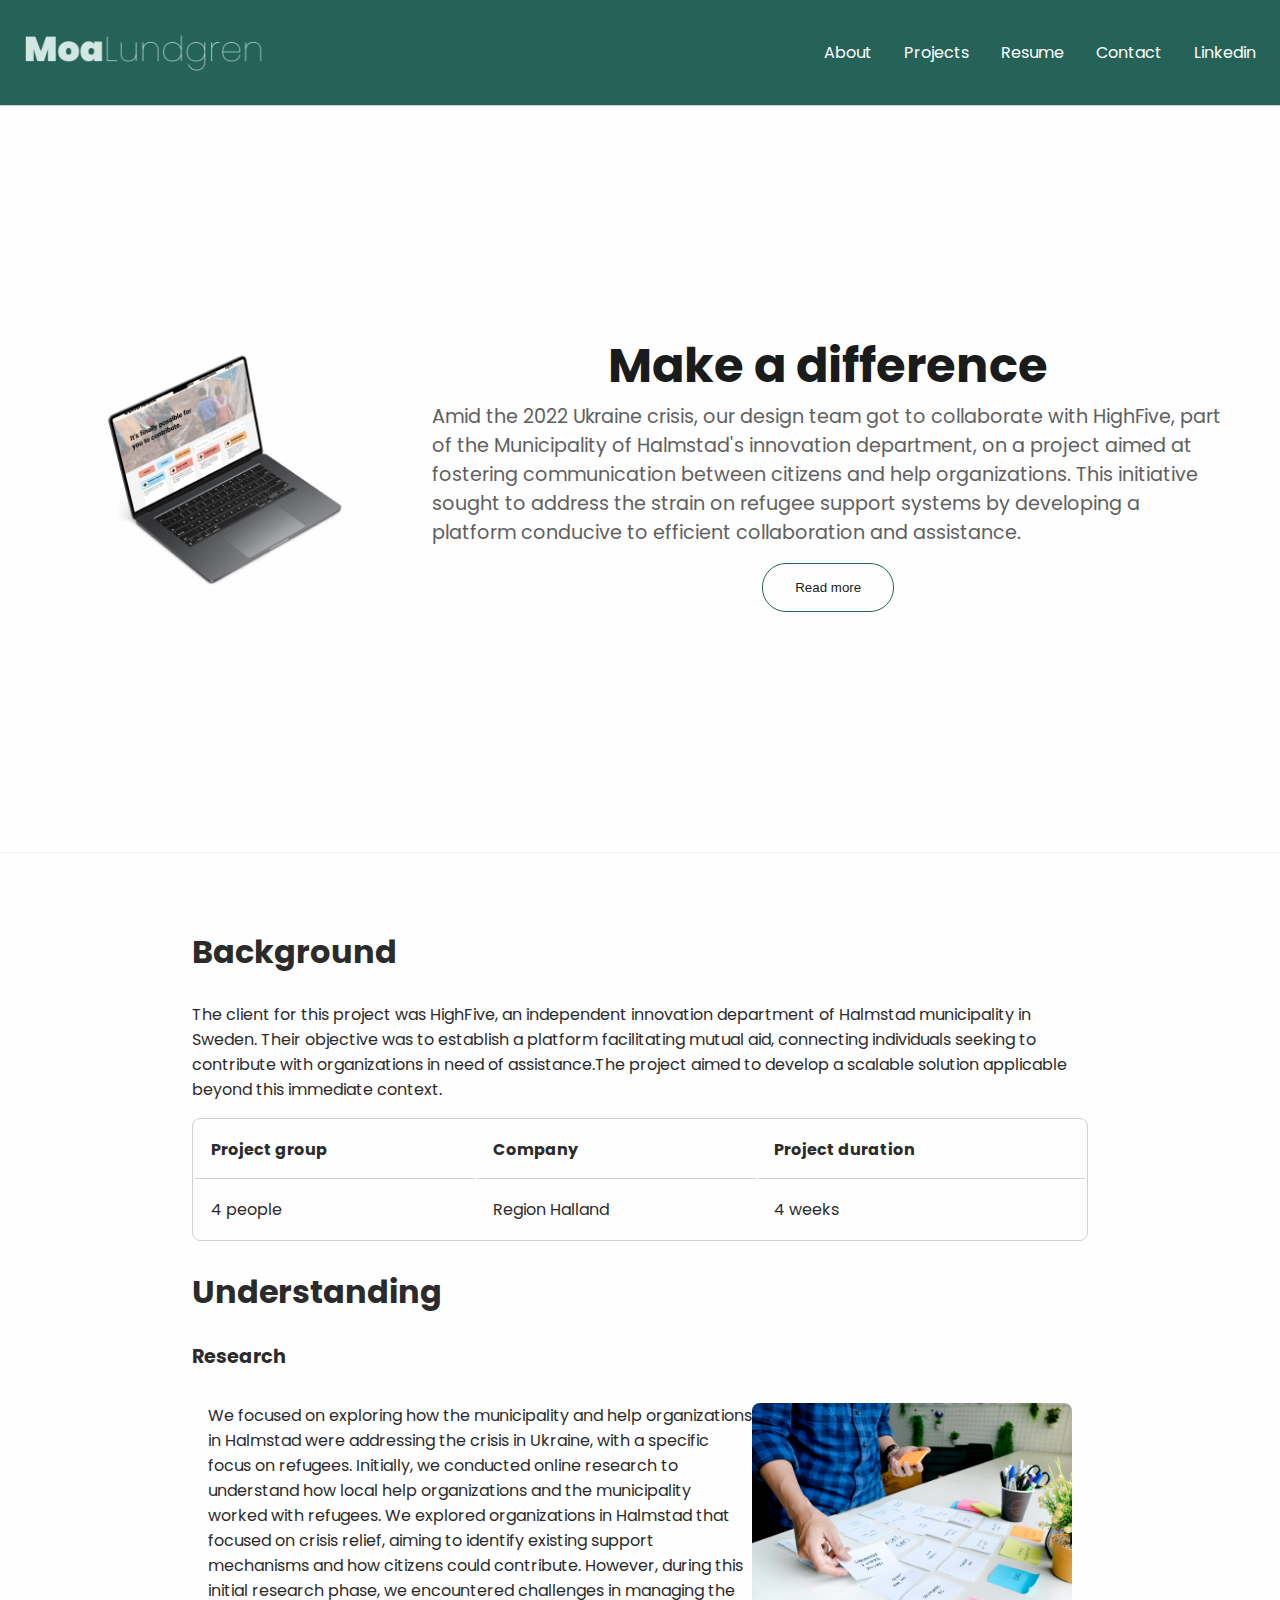
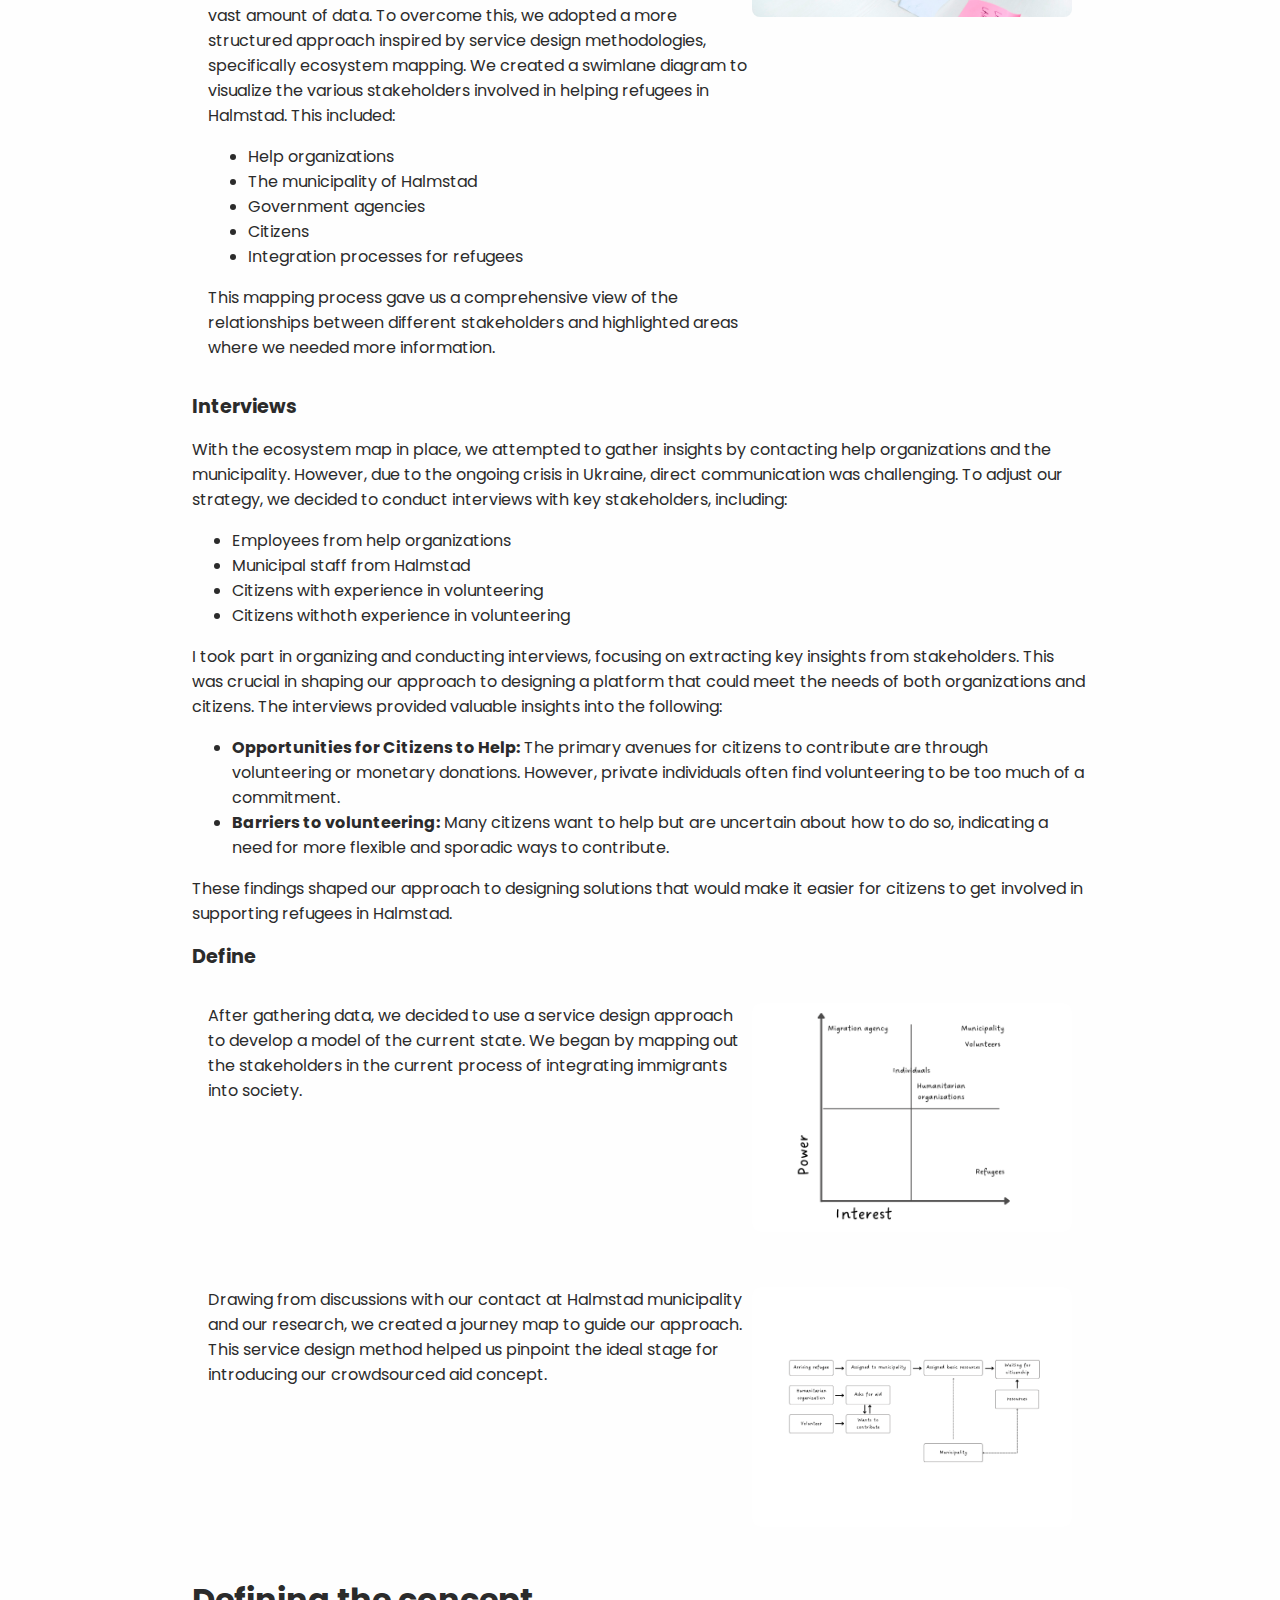
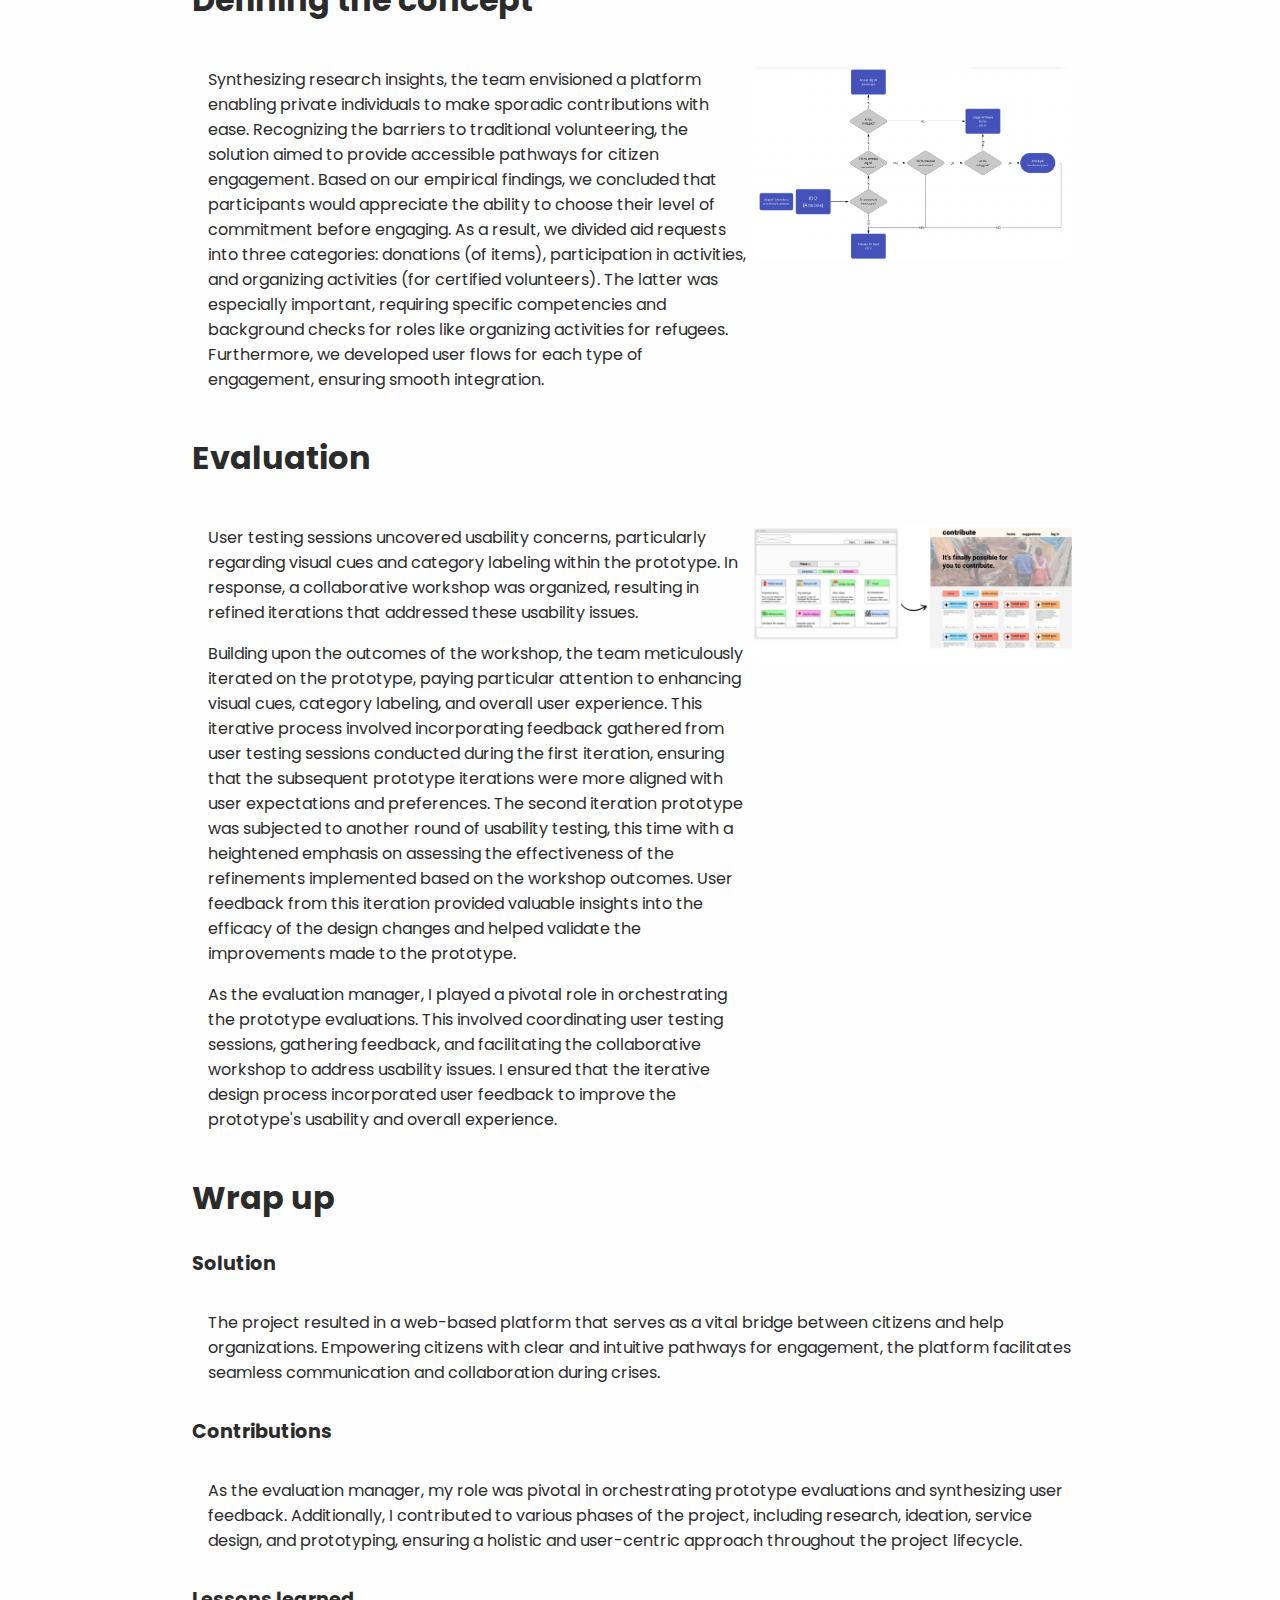
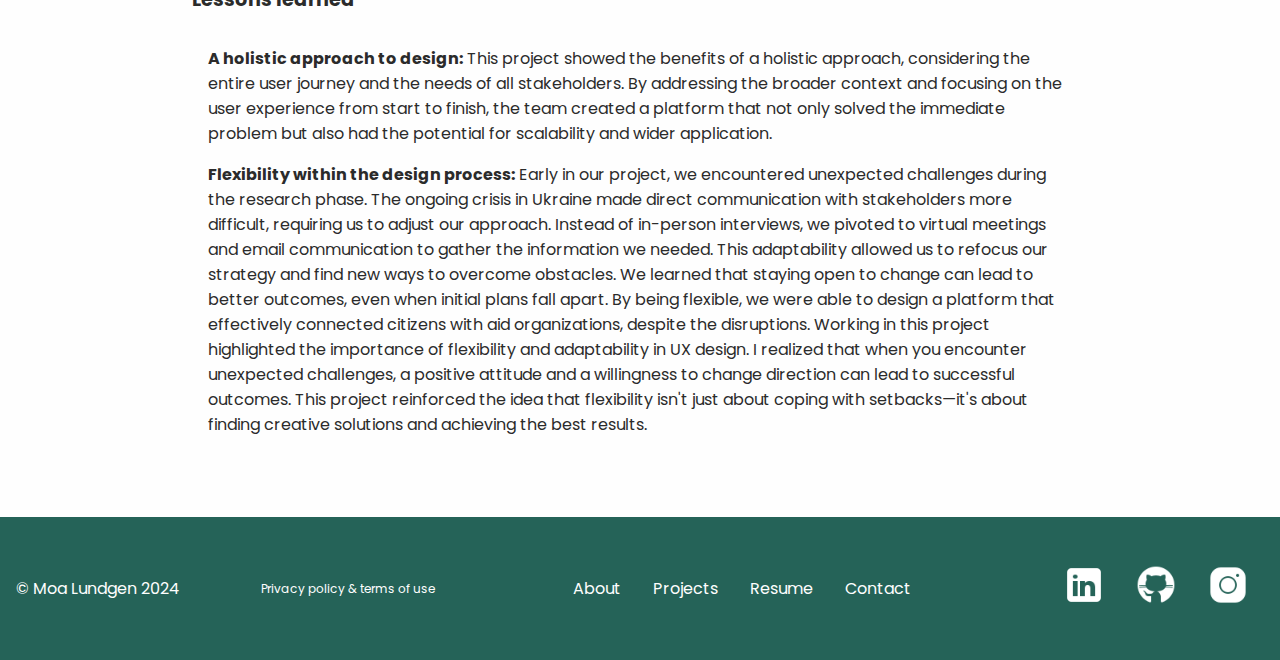
==== project1.html @ 58a821c8 "added code from previous projects" ====
<!DOCTYPE html>
<html lang="en">
<head>
    <meta charset="UTF-8">
    <meta name="viewport" content="width=device-width, initial-scale=1.0">
    <link rel="stylesheet" href="styles/stylesheet.css">
    <title>Moa's Portfolio</title>
    <style>
        @import url('https://fonts.googleapis.com/css2?family=Poppins:ital,wght@0,100;0,200;0,300;0,400;0,500;0,600;0,700;0,800;0,900;1,100;1,200;1,300;1,400;1,500;1,600;1,700;1,800;1,900&display=swap');
        @import url('https://fonts.googleapis.com/css2?family=Open+Sans:ital,wght@0,300..800;1,300..800&family=Poppins:ital,wght@0,100;0,200;0,300;0,400;0,500;0,600;0,700;0,800;0,900;1,100;1,200;1,300;1,400;1,500;1,600;1,700;1,800;1,900&display=swap');
        </style>
    
</head>
<body>
    <header class="header">
        <!--Logotype href-->
        <div class="logo">
            <a href="index.html"> <img src="resources/logomoa.png" alt="Logotype Moa Lundgren"/> </a>
        </div>
        <nav class="nav">
        <!--Menu links-->
            <ul class="menu">
                <li class="nav-link"><a href="index.html#about">About</a></li>
                <li class="nav-link"><a href="index.html#projects">Projects</a></li>
                <li class="nav-link"><a href="resources/moaresume.pdf" target="_blank">Resume</a></li>
                <li class="nav-link"><a href="index.html#contact">Contact</a></li>
                <li class="nav-link"><a href="https://www.linkedin.com/in/moaluundgren/">Linkedin</a></li>
                
            </ul>
        </nav>
    </header>
    <main>
    <section class="hero-banner">
        <div class="hero">
            <div class="hero-content">
                <div class="hero-img">
                    <img src="resources/difference.png" alt="Image of mockup for project make a difference"/>
                </div>
                <div class="hero-text">
                <h1> Make a difference</h1>
                <h3 class="project-introduction">Amid the 2022 Ukraine crisis, our design team got to collaborate with HighFive, part of the Municipality of Halmstad's innovation department, on a project aimed at fostering communication between citizens and help organizations. This initiative sought to address the strain on refugee support systems by developing a platform conducive to efficient collaboration and assistance.</h3>
                <a href="#introduction"><button class="button-small"> Read more</button> </a>
                </div>
            </div>
        </div>
    </section>
    <article>
        <div class="section-container" id="introduction">
            <div class="body-copy">
                <h2> Background</h2>
                <p>The client for this project was HighFive, an independent innovation department of Halmstad municipality in Sweden. Their objective was to establish a platform facilitating mutual aid, connecting individuals seeking to contribute with organizations in need of assistance.The project aimed to develop a scalable solution applicable beyond this immediate context.</p>
                <table>
                    <thead>
                    <tr>
                        <th>Project group</th>
                        <th> Company</th>
                        <th>Project duration</th>
                    </tr>
                </thead>
                <tbody>
                    <tr>
                        <td> 4 people</td>
                        <td> Region Halland</td>
                        <td> 4 weeks</td>
                    </tr>
                </tbody>
                </table>
                <h2> Understanding</h2>
                <h3>Research</h3>
                <div class="textimg-column">
                    <div class="textimg-text">
                        <p> We focused on exploring how the municipality and help organizations in Halmstad were addressing the crisis in Ukraine, with a specific focus on refugees. Initially, we conducted online research to understand how local help organizations and the municipality worked with refugees. We explored organizations in Halmstad that focused on crisis relief, aiming to identify existing support mechanisms and how citizens could contribute. However, during this initial research phase, we encountered challenges in managing the vast amount of data. To overcome this, we adopted a more structured approach inspired by service design methodologies, specifically ecosystem mapping.

                            We created a swimlane diagram to visualize the various stakeholders involved in helping refugees in Halmstad. This included:</p>
                        <ul>
                            <li>Help organizations</li>
                            <li>The municipality of Halmstad</li>
                            <li>Government agencies</li>
                            <li>Citizens</li>
                            <li>Integration processes for refugees</li>
                        </ul>  
                        <p>This mapping process gave us a comprehensive view of the relationships between different stakeholders and highlighted areas where we needed more information.</p>
                    </div>
                    <div class="textimg-img">
                        <img src="resources/research.jpeg" alt="imageof: posters on table for ux research"/>
                    </div>
                </div>
                <h3>Interviews</h3>
                        <p> With the ecosystem map in place, we attempted to gather insights by contacting help organizations and the municipality. However, due to the ongoing crisis in Ukraine, direct communication was challenging. To adjust our strategy, we decided to conduct interviews with key stakeholders, including:</p>
                        <ul>
                            <li>Employees from help organizations</li>
                            <li>Municipal staff from Halmstad</li>
                            <li>Citizens with experience in volunteering</li>
                            <li>Citizens withoth experience in volunteering</li>
                        </ul>
                        <p>I took part in organizing and conducting interviews, focusing on extracting key insights from stakeholders. This was crucial in shaping our approach to designing a platform that could meet the needs of both organizations and citizens. The interviews provided valuable insights into the following:</p>
                        <ul>
                            <li> <b>Opportunities for Citizens to Help:</b> The primary avenues for citizens to contribute are through volunteering or monetary donations. However, private individuals often find volunteering to be too much of a commitment.</li>
                            <li><b>Barriers to volunteering:</b> Many citizens want to help but are uncertain about how to do so, indicating a need for more flexible and sporadic ways to contribute.</li>
                        </ul>
                        <p>These findings shaped our approach to designing solutions that would make it easier for citizens to get involved in supporting refugees in Halmstad.
                        </p>
                <h3>Define</h3>
                <div class="textimg-column">
                    <div class="textimg-text">
                        <p> After gathering data, we decided to use a service design approach to develop a model of the current state. We began by mapping out the stakeholders in the current process of integrating immigrants into society.</p>
                    </div>
                    <div class="textimg-img">
                        <img src="resources/power_interest.png" alt="image of a chart measuring power on Y axis and interest on X axis, placing different stakeholder on the map"/>
                    </div>
                </div>
                <div class="textimg-column">
                    <div class="textimg-text">
                        <p> Drawing from discussions with our contact at Halmstad municipality and our research, we created a journey map to guide our approach. This service design method helped us pinpoint the ideal stage for introducing our crowdsourced aid concept.</p>
                    </div>
                    <div class="textimg-img">
                        <img src="resources/process-map.png" alt="image of different stakeholders and mapping them in relation to each other"/>
                    </div>
                </div>
                <h2>Defining the concept</h2>
                <div class="textimg-column">
                    <div class="textimg-text">
                        <p> Synthesizing research insights, the team envisioned a platform enabling private individuals to make sporadic contributions with ease. Recognizing the barriers to traditional volunteering, the solution aimed to provide accessible pathways for citizen engagement. Based on our empirical findings, we concluded that participants would appreciate the ability to choose their level of commitment before engaging. As a result, we divided aid requests into three categories: donations (of items), participation in activities, and organizing activities (for certified volunteers). The latter was especially important, requiring specific competencies and background checks for roles like organizing activities for refugees. Furthermore, we developed user flows for each type of engagement, ensuring smooth integration.</p>
                    </div>
                    <div class="textimg-img">
                        <img src="resources/flowchart.png" alt="image of a flowchart showing user flow for identifying if a task is of interest"/>
                    </div>
                </div>
                <h2>Evaluation</h2>
                <div class="textimg-column">
                    <div class="textimg-text">
                        <p> User testing sessions uncovered usability concerns, particularly regarding visual cues and category labeling within the prototype. In response, a collaborative workshop was organized, resulting in refined iterations that addressed these usability issues.</p>
                        <p>Building upon the outcomes of the workshop, the team meticulously iterated on the prototype, paying particular attention to enhancing visual cues, category labeling, and overall user experience. This iterative process involved incorporating feedback gathered from user testing sessions conducted during the first iteration, ensuring that the subsequent prototype iterations were more aligned with user expectations and preferences. The second iteration prototype was subjected to another round of usability testing, this time with a heightened emphasis on assessing the effectiveness of the refinements implemented based on the workshop outcomes. User feedback from this iteration provided valuable insights into the efficacy of the design changes and helped validate the improvements made to the prototype.</p>
                        <p>As the evaluation manager, I played a pivotal role in orchestrating the prototype evaluations. This involved coordinating user testing sessions, gathering feedback, and facilitating the collaborative workshop to address usability issues. I ensured that the iterative design process incorporated user feedback to improve the prototype's usability and overall experience.</p>
                    </div>
                    <div class="textimg-img">
                        <img src="resources/defineconcept-difference.png" alt="image of low fidelity wireframe side by side with a high fidelity wireframe"/>
                    </div>
                </div>
                <h2> Wrap up</h2>
                <h3>Solution</h3>
                <div class="textimg-column">
                    <div class="textimg-text">
                        <p>The project resulted in a web-based platform that serves as a vital bridge between citizens and help organizations. Empowering citizens with clear and intuitive pathways for engagement, the platform facilitates seamless communication and collaboration during crises.</p>
                    </div>
                </div>
                <h3>Contributions</h3>
                <div class="textimg-column">
                    <div class="textimg-text">
                        <p>As the evaluation manager, my role was pivotal in orchestrating prototype evaluations and synthesizing user feedback. Additionally, I contributed to various phases of the project, including research, ideation, service design, and prototyping, ensuring a holistic and user-centric approach throughout the project lifecycle.</p>
                    </div>
                </div>
                <h3>Lessons learned</h3>
                <div class="textimg-column">
                    <div class="textimg-text">
                        <p><b>A holistic approach to design:</b> This project showed the benefits of a holistic approach, considering the entire user journey and the needs of all stakeholders. By addressing the broader context and focusing on the user experience from start to finish, the team created a platform that not only solved the immediate problem but also had the potential for scalability and wider application.</p>
                        <p><b>Flexibility within the design process:</b> Early in our project, we encountered unexpected challenges during the research phase. The ongoing crisis in Ukraine made direct communication with stakeholders more difficult, requiring us to adjust our approach. Instead of in-person interviews, we pivoted to virtual meetings and email communication to gather the information we needed. This adaptability allowed us to refocus our strategy and find new ways to overcome obstacles. We learned that staying open to change can lead to better outcomes, even when initial plans fall apart. By being flexible, we were able to design a platform that effectively connected citizens with aid organizations, despite the disruptions. Working in this project highlighted the importance of flexibility and adaptability in UX design. I realized that when you encounter unexpected challenges, a positive attitude and a willingness to change direction can lead to successful outcomes. This project reinforced the idea that flexibility isn't just about coping with setbacks—it's about finding creative solutions and achieving the best results. </p>
                    </div>
                </div>
        </div>
        </div>
    </article>
    </main>
    <footer class="footer">
        <div class="copyright">
            <p>&copy; Moa Lundgen 2024</p>
        </div>
        <div class="privacypolicy-termsofuse">
            <a>Privacy policy & terms of use</a>
        </div>
        <div class="quick-links">
            <ul>
                <li class="nav-link"><a href="index.html#about">About</a></li>
                <li class="nav-link"><a href="index.html#projects">Projects</a></li>
                <li class="nav-link"><a href="resources/moaresume.pdf" target="_blank">Resume</a></li>
                <li class="nav-link"><a href="index.html#contact">Contact</a></li>
            </ul>
        </div>
        <div class="sm-links">
            <ul>
                <li> <a href="https://www.linkedin.com/in/moaluundgren/"><img class= "icon" src="resources/icons8.linkedin.png" alt="icon with link to linkedin"/> </a></li>
                <li> <a href="https://github.com/moalun20/lab1Portfolio.git"><img class= "icon" src="resources/icons8.github.png" alt="icon with link to github"/> </a></li>
                <li> <a href="https://www.instagram.com/moaluundgren/"><img class= "icon" src="resources/icons8.instagram.png" alt="icon with link to instagram"/> </a></li>
            </ul>
        </div>
    </footer>
</body>

</html>
---- styles/stylesheet.css ----
* {
    box-sizing: border-box; /* Gör att padding och border inkluderas i elementets bredd och höjd */
}
html {
    scroll-behavior: smooth;
    color-scheme: light dark;
  }
  body {
    font-family: 'Open Sans', sans-serif;
    font-family: 'Poppins', sans-serif;
    font-size:1rem;
    background-color:#fefefe;
    color: #2b2b2b;
    width:100%;
    margin:0; 
    
}
#introduction,
#about,
#projects{
    scroll-margin-top: 10rem;
}
/*Typography*/
.section-introduction{
    font-size:1.5rem;
    color:#606060;
}
.project-introduction{
    font-size:1.2rem;
    font-weight:400;
    color:#606060;
}
.title{
    font-size: 3rem;
    font-family:'Poppins', 'sans-serif';
    margin:0px;
}
.color-title{
    color:#256358;
}
.thin{
    font-size: 1.2rem;
    font-family:'Poppins', 'sans-serif';
    font-weight:300;
}
h1{
    font-size: 3rem;
    font-family:'Poppins', 'sans-serif';
}
h2{
    font-size: 2rem;
    font-family:'Poppins', 'sans-serif';
}
h3{
    font-size: 1.2rem;
    font-family:'Poppins', 'sans-serif';
}

/*Navigation*/
/*Header*/
.header{
    display:flex;
    flex-direction:column; 
    justify-content: center;
    align-content: center;
    padding: 0.5rem;
    position: sticky;
    border-bottom: 0.5px solid #cccccc;
    background-color: #256358;
    position: sticky;
    top: 0;
    width:100%;
    z-index:999;
}
.header a, .footer a{
    color: #fefefe;
    text-decoration: none;
}
.header p, .footer p{
    color:#fefefe;
}
.logo{
display:flex;
align-items: center;
justify-content:center;
}
.logo img{
    height:48px;
    width:240px;
}
.logo a{
    margin: 1rem;
    text-decoration: none;
}
.menu{
    display:flex;
    flex-direction:row;
    flex-wrap:wrap;
    justify-content:center;
}
/*Navigational links*/
.nav-link {
    list-style:none;
    margin: 1rem;
}
.nav-link a{
    text-decoration: none;
}
.nav-link:hover{
    border-bottom: 1px solid #fefefe;
    transition: 0.3s
}
.nav-link:active{
    border-bottom: 1px solid #1a1b1b;
}
.nav-link:focus{
    border-bottom: 1px solid #1a1b1b;
}
.privacypolicy-termsofuse {
    font-size:12px;
}
.privacypolicy-termsofuse:hover{
    text-decoration: underline;
    color:#fefefe;
}
.quick-links ul{
    display:flex;
    flex-direction: column;
    margin:auto;
}
.sm-links ul{
    display:flex;
    flex-direction:row;
    list-style: none;
}
.footer{
    display: flex;
    flex-direction: column;
    justify-content: space-between;
    align-items: center;
    background-color: #256358;
    padding: 1rem;
    bottom: 0;
}
  /*Components*/
  .button-small {
    padding: 1rem 2rem;
    border: 1px solid #256358;
    color: #1a1b1b;
    background-color: #fefefe;
    border-radius: 24px;
    margin:1rem; 
    transition:color 0.5s; 
}

.button-small:hover {
    color: #fefefe;
    background-color: #256358;
}
.button-small:focus {
    color: #fefefe;
    background-color: #256358;
    border:1px solid #1a1b1b;
}
table{
    border: 1px solid #d2d2d2;
    border-radius:8px;
    width: 100%;
}
th, td{
    padding: 1rem;
    text-align: left;
}
th {
    border-bottom: 1px solid #d2d2d2;
}
/*Herobanner*/
.hero {
    display: flex;                  
    flex-direction: column;         
    justify-content: center;       
    align-items: center;            
    height: 83vh;                    /* Höjd på hero-sektionen */
    background-color: #fefefe;   
    color: #1a1b1b;                    
    text-align: center; 
    border-bottom:1px solid #f2f2f2;     
}
.hero-content {
    display: flex;
    flex-direction: column;
    align-items:center;
    max-width: 1200px; 
    width: 100%;
}
.hero-text{
    padding: 1rem;
}
.hero-text h1, h3{
    margin:0;
}
.hero-img{
    padding: 1rem;
    margin: 1rem;
}
.hero img{
    max-width:320px;
}
/*Amimation herobanner*/
@keyframes fadeIn {
    from {
        opacity: 0;
    }
    to {
        opacity: 1;
    }
}

.hero {
    animation: fadeIn 2s ease-in-out; /* Applicerar en fade-in animation på hero-sektionen */
}
/*Images*/
img{
    width: 100%;
    height: 320px;
    max-height: 300px;
    object-fit: cover;
    border-radius: 8px;
}
.sm-links img{
    width:40px;
    height:40px;
    margin:1rem;
}
/*Sections*/

.section-container{
    display:flex;
    flex-direction:column;
    align-items: center;
    margin:1rem;
}
.body-copy{
    max-width:60rem;
    padding:2rem;
}
/*About-section*/

.two-column {
    display: flex;
    flex-direction: column;
    justify-content: space-around; 
    gap:2rem;
    max-width: 100%; 
    padding: 1rem; 
}
.skills{
    display:flex;
    flex-direction:column;
    flex:1;
    max-width:400px;
    padding:1rem;
    margin-top:1.2rem;
}
.skills h3{
    color:#256358;
}
/*Timeline*/
.timeline {
    flex: 2;
    position: relative;
    max-width: 800px;
    margin: 0 auto;
    z-index:1;
}
.timeline::before {
    content: '';
    position: absolute;
    top: 0;
    bottom: 0;
    width: 4px;
    background-color: #256358;
}

.event {
    display: flex;
    position: relative;
    margin: 20px 0;
}

.dot {
    width: 24px; 
    height: 24px;
    background-color: #256358; 
    border-radius: 50%; 
    position: absolute;
    left: -10px;
    top: 0;
}

.event-details {
    padding: 15px; 
    border-radius: 8px; 
    border: 1px solid #d2d2d2;
    margin-left: 25px;
    width: calc(100% - 25px);
}

.event-details h3 {
    margin: 0; 
    color: #256358;
}

.event-details p {
    margin: 5px 0 0; 
}
/*Projects-section*/
.project-overview{
    display:flex;
    flex-direction:column;
    width:80%;
    max-width:1200px;
}
.project-overview a{
    text-decoration: none;
    color:#2b2b2b;
}
.box{
    padding: 2rem;
    border: 1px solid #f2f2f2;
    border-radius:8px;
    margin: 1rem auto;
    width:95%;
    max-width:320px;
    min-height: 350px;
    box-shadow: 0px 0px 1px rgba(56, 56, 57, 0.01),
    0px 1px 6px rgba(56, 56, 57, 0.02),
    1px 1px 13px rgba(56, 56, 57, 0.02),
    2px 3px 24px rgba(56, 56, 57, 0.03),
    3px 4px 37px rgba(56, 56, 57, 0.04);
}
.box img{
    height:220px;
    width:100%;
    border-radius:8px;
}
.box:hover{
    box-shadow: 1px 1px 2px rgba(3, 7, 18, 0.02),
    3px 4px 8px rgba(3, 7, 18, 0.03),
    6px 9px 19px rgba(3, 7, 18, 0.05),
    10px 15px 33px rgba(3, 7, 18, 0.06),
    16px 24px 52px rgba(3, 7, 18, 0.08);
    transition: 1s;
    text-decoration: underline #256358;
}
/*Project page*/
.textimg-column{
    display: flex;
    flex-direction: column;
    justify-content: center;
    align-items: center;
    max-width: 100%; 
    padding: 1rem; 
    margin: 1rem;
}
.textimg-column img {
    width: 100%; 
    height: auto;
    max-height: 300px;
    margin: 1rem 0; 
}
.contact-form{
    display:flex;
    flex-direction:column;
    align-content: center;
    background: rgba(242, 242, 242);
    background: radial-gradient(circle, rgba(242, 242, 242, 0.9), rgba(210, 210, 210,1));
}
.contact-content{
    display: flex;
    flex-direction: column;
    align-items: flex-start;
    margin:1rem;
    max-width: 1200px;
    padding:1rem;

}
input[type="text"], input[type="email"] {
    width: 100%;
    padding: 1rem;
    margin: 5px 0 20px;
    border: 1px solid #606060;
    border-radius: 8px;
    font-size: 16px;
}

/*Media queries*/

/* Darkmode styles */
@media (prefers-color-scheme: dark) {
    body {
        background-color: #1a1b1b; /* Mörk bakgrund */
        color: #fefefe; /* Ljus text */
    }

    h1 {
        color: #fefefe; 
    }
}
@media (min-width:800px){
    .header{
        display:flex;
        flex-direction:row;
        justify-content:space-between;
        top:0;
    }
    .menu{
        flex-direction:row;
    }
    .footer{
        flex-direction: row;
    }
    .quick-links ul{
        flex-direction:row;
    }
    .two-column{
        flex-direction: row;
    }
    .project-overview{
        flex-direction:row;
        flex-wrap:wrap;
        justify-content:center;
    }
    .project-introduction{
        max-width:800px;
        text-align:left;
    }

    .textimg-column img {
        width: 320px;
        height: auto; 
    }

    .textimg-text {
        flex: 1; 
    }
    .contact-form{
        align-items: center;
        justify-content: center;
    }
    .contact-content{
        display:flex;
        flex-direction:row;
        justify-content:space-around;
        align-items: flex-start; 
    }
    .contact-promotext{
        width:50%;
        height:100;
    }
    .contact-promotext h2{
        margin-top:0;
    }
}
@media (min-width:1200px){
    .hero-content{
        display:flex;
        flex-direction:row;
        justify-content: center;
    }
    .textimg-column {
        flex-direction: row;
        justify-content: space-between; 
        align-items:flex-start;
        padding:0;
    }
}
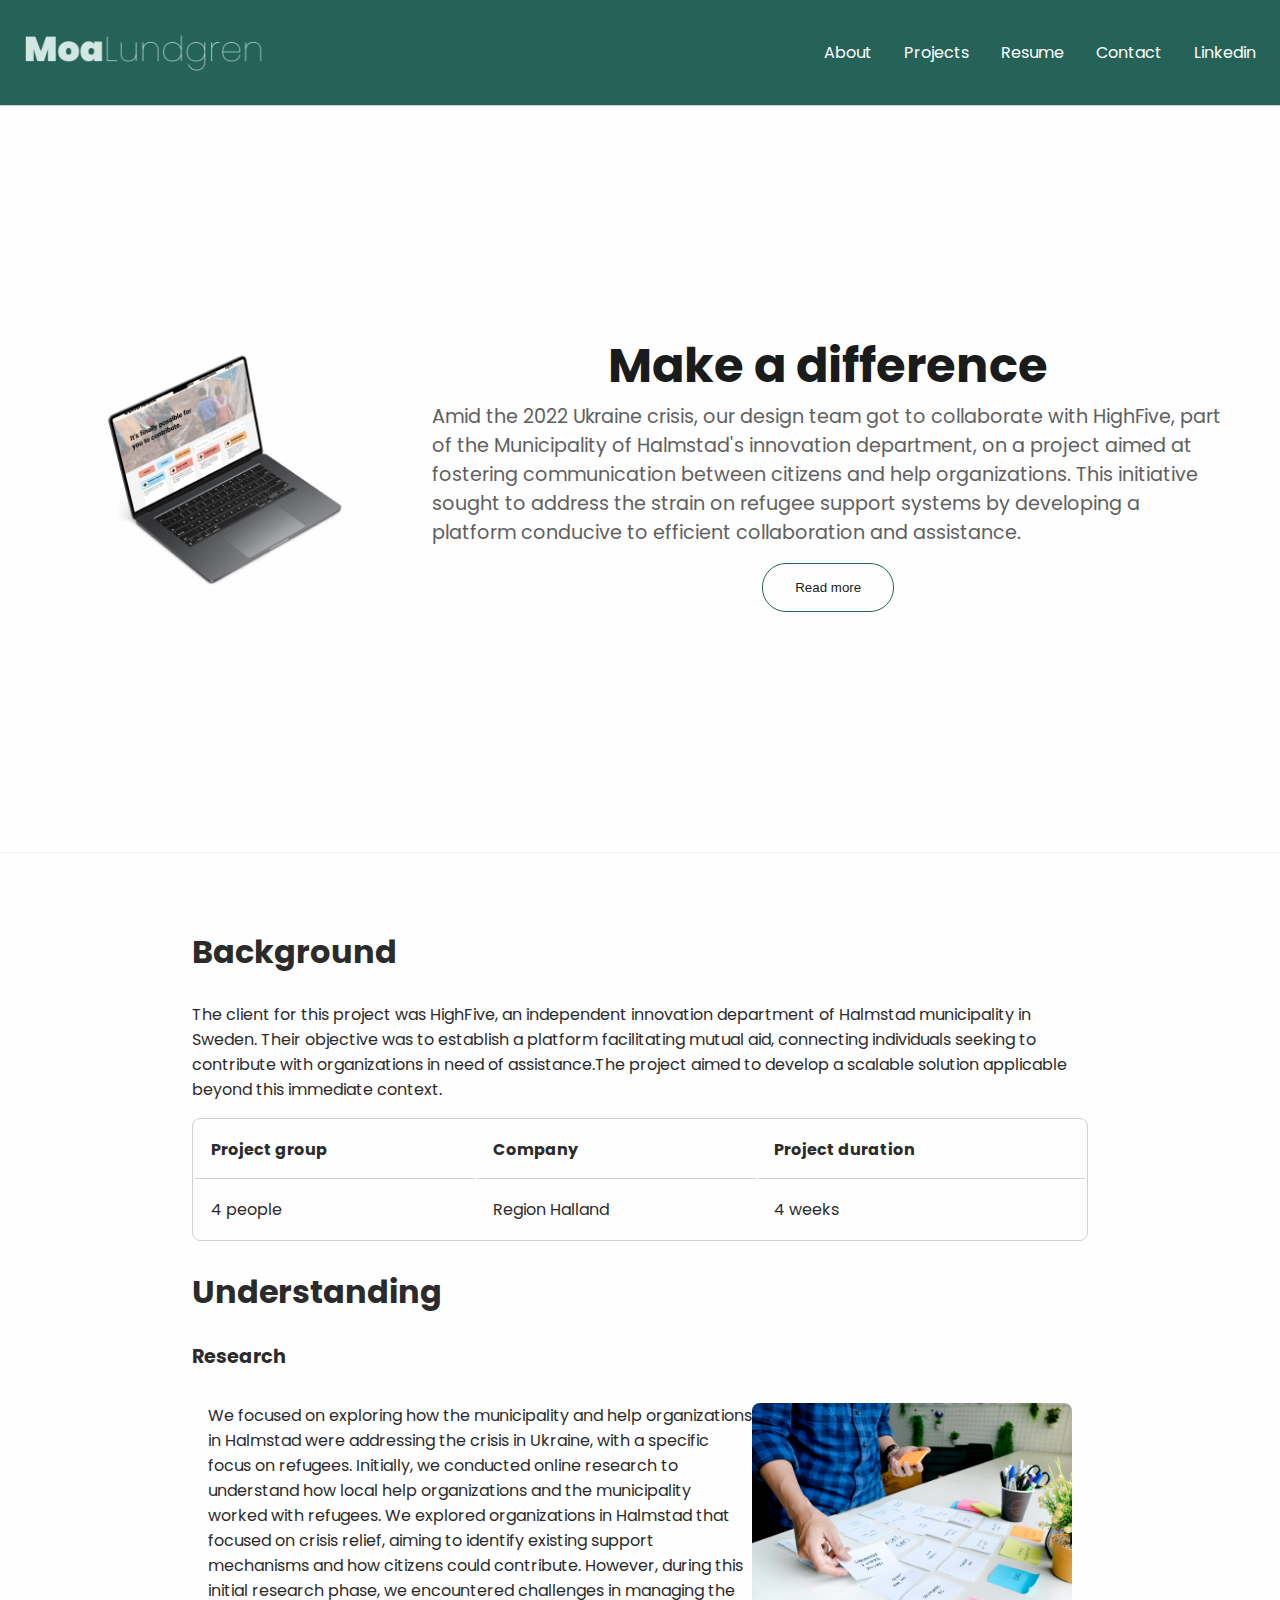
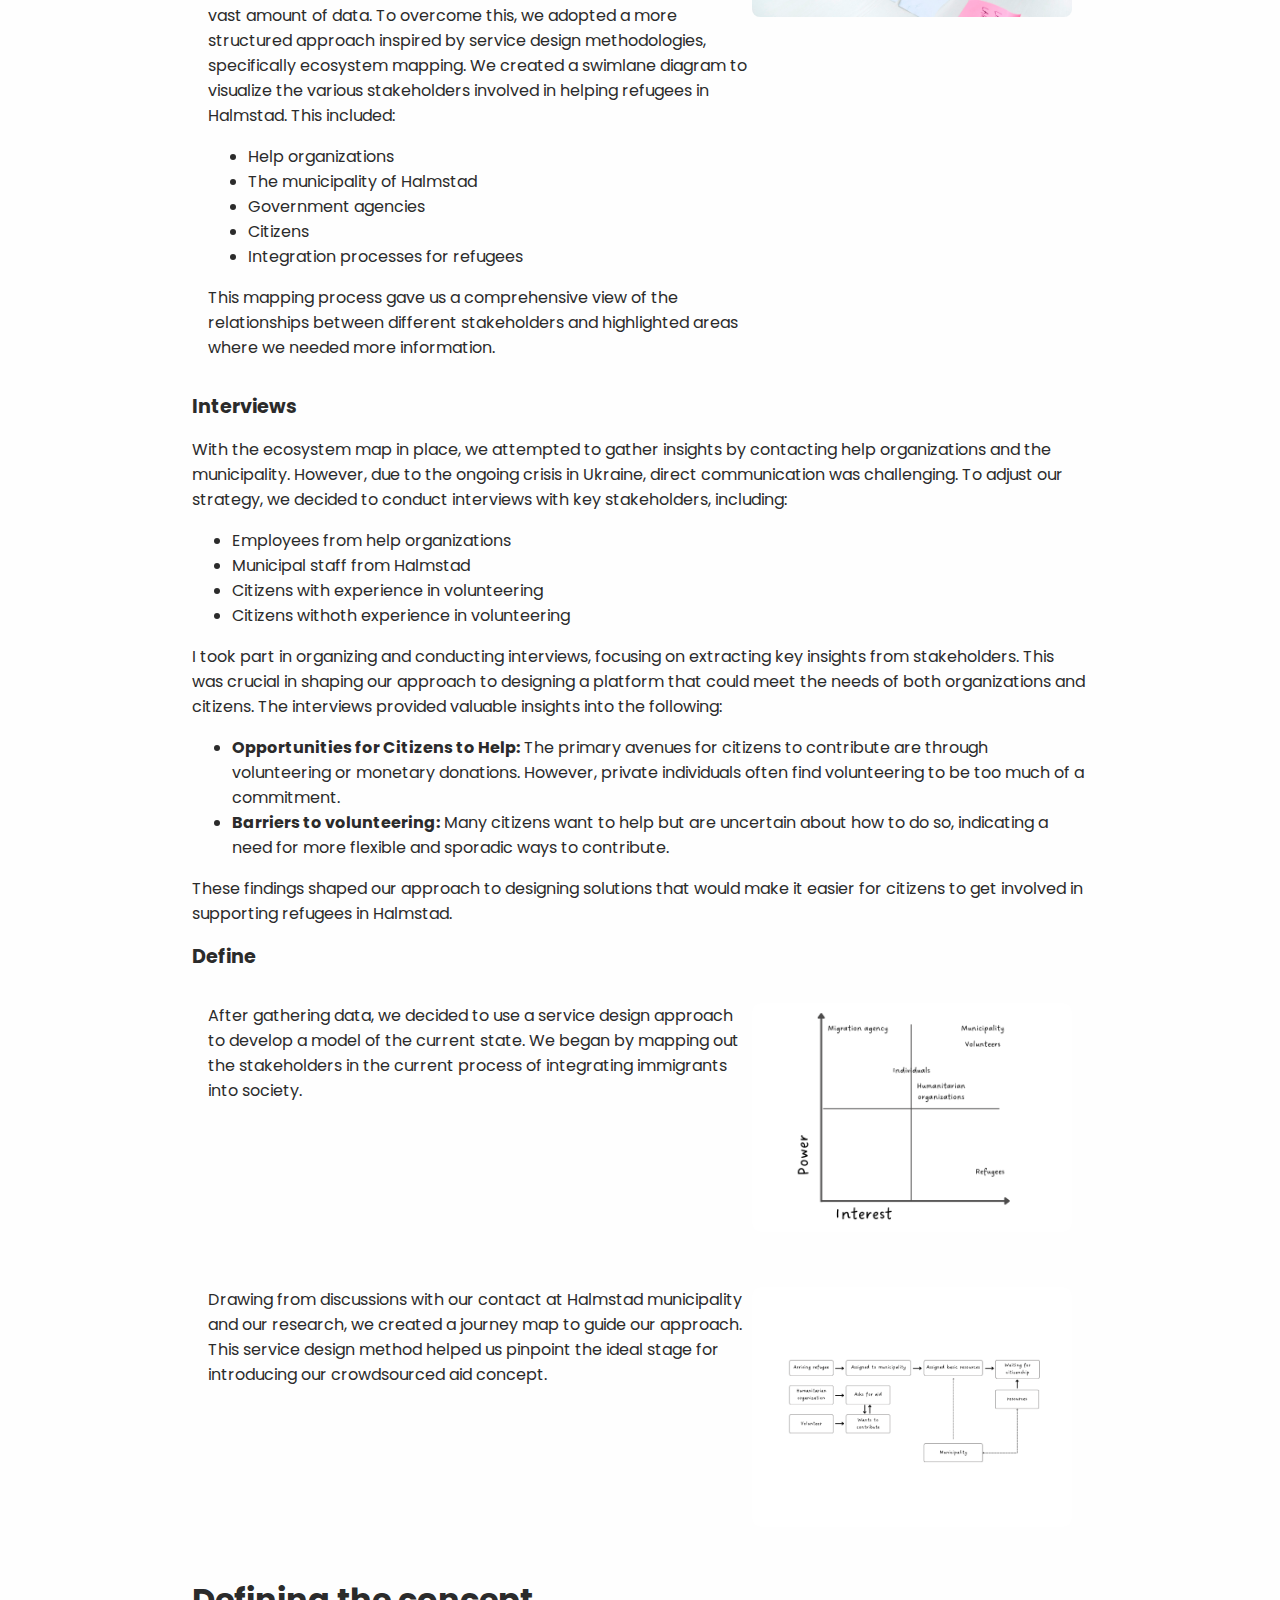
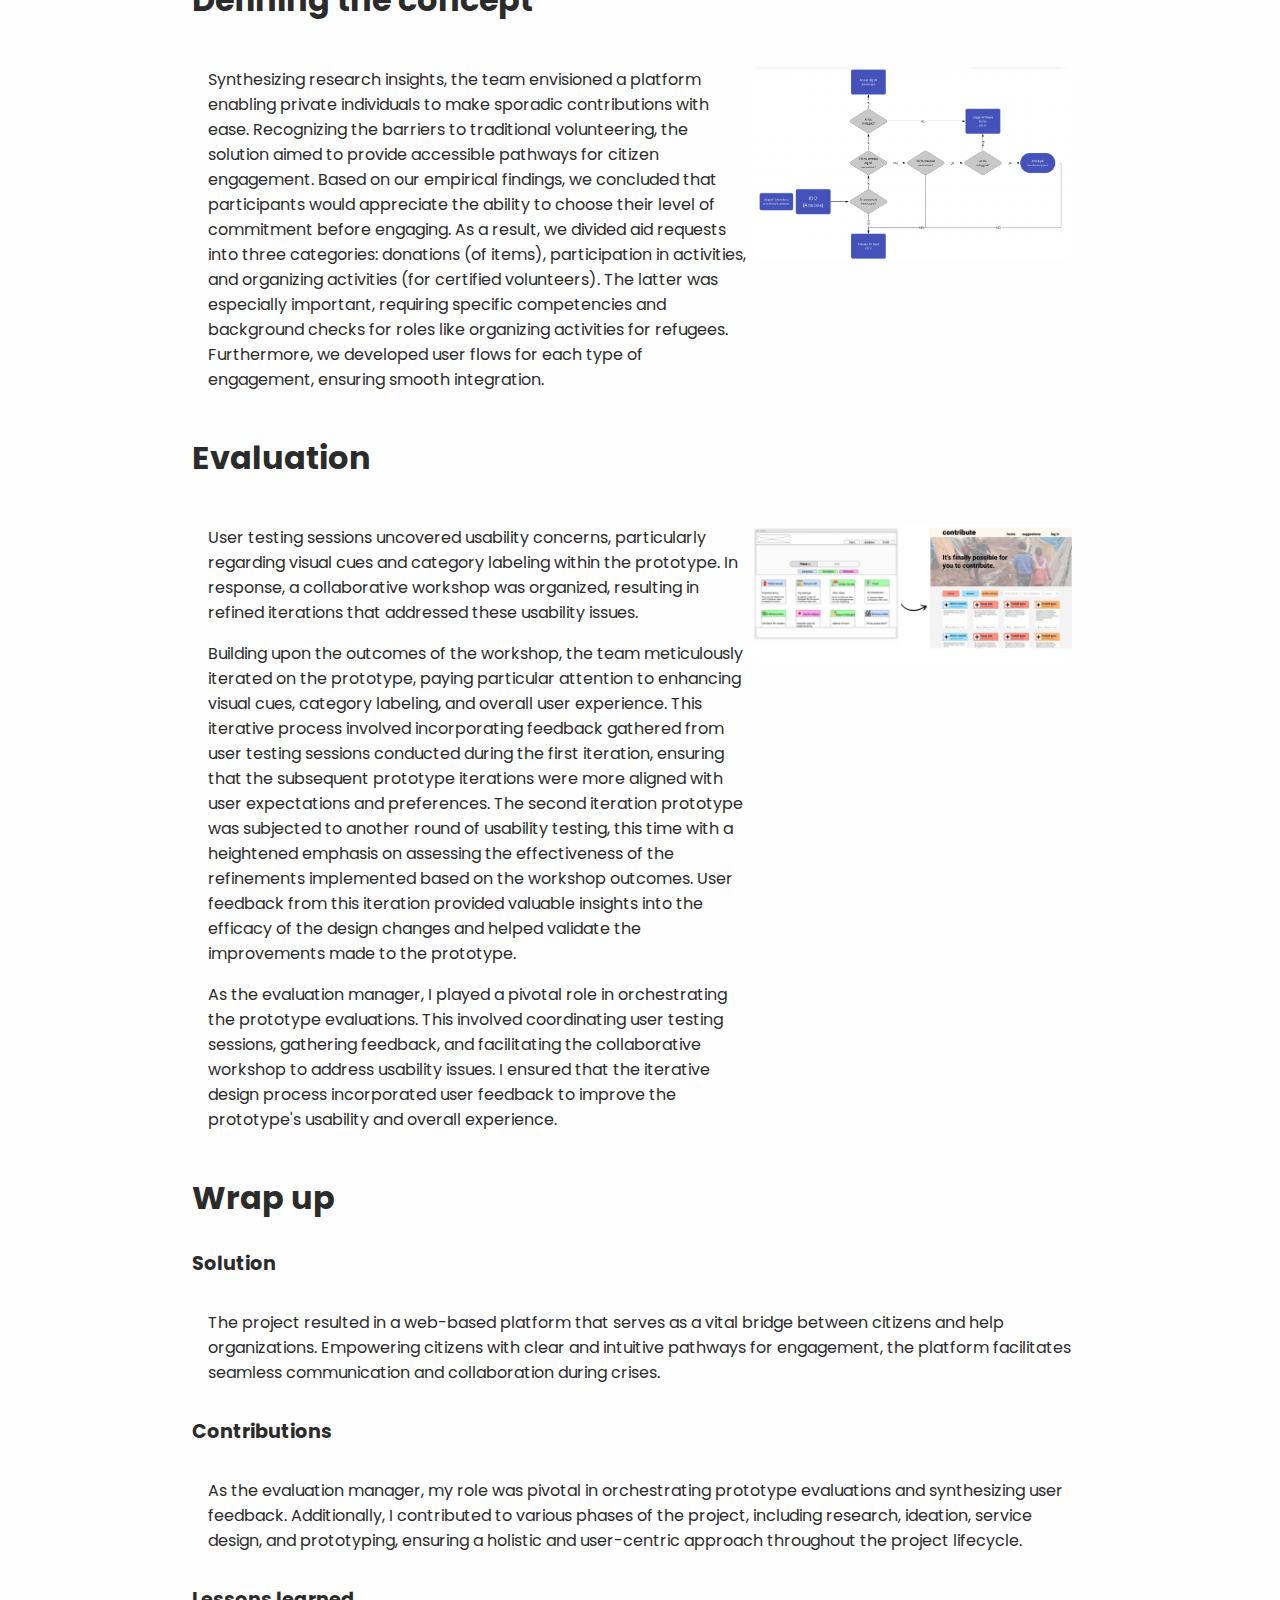
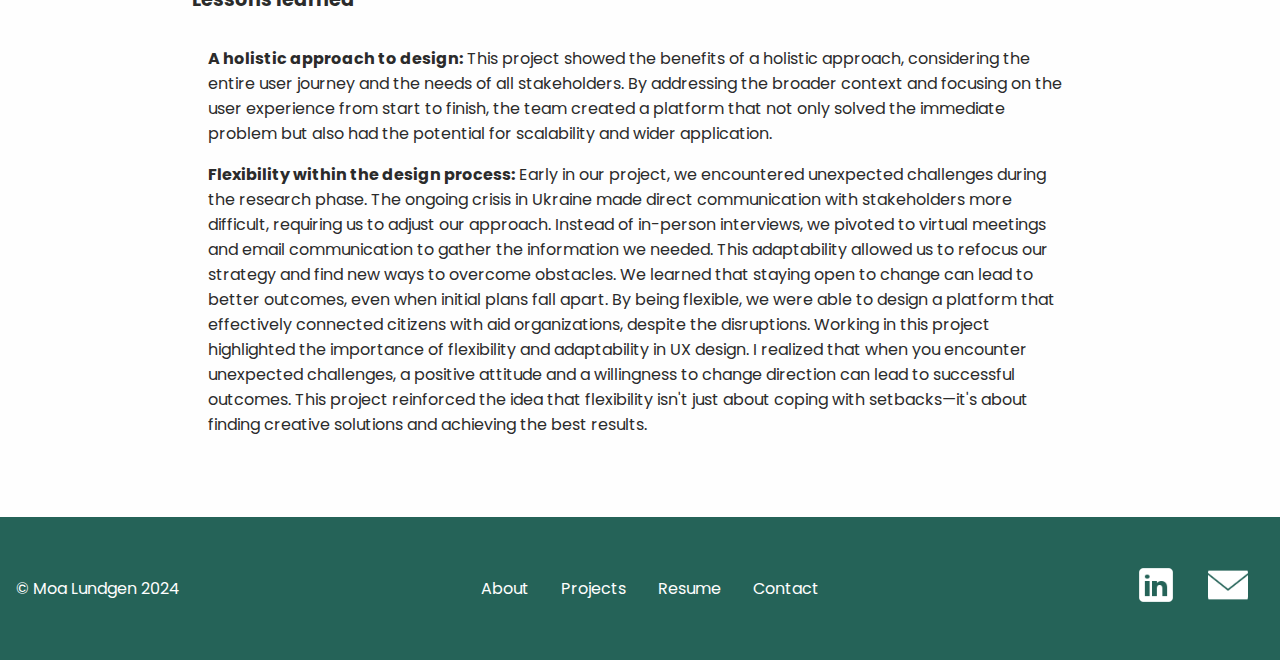
==== commit 771129b4: "changes and new hamburger menu" ====
--- a/project1.html
+++ b/project1.html
@@ -4,6 +4,7 @@
     <meta charset="UTF-8">
     <meta name="viewport" content="width=device-width, initial-scale=1.0">
     <link rel="stylesheet" href="styles/stylesheet.css">
+    <script src="script.js" defer></script>
     <title>Moa's Portfolio</title>
     <style>
         @import url('https://fonts.googleapis.com/css2?family=Poppins:ital,wght@0,100;0,200;0,300;0,400;0,500;0,600;0,700;0,800;0,900;1,100;1,200;1,300;1,400;1,500;1,600;1,700;1,800;1,900&display=swap');
@@ -28,6 +29,12 @@
                 
             </ul>
         </nav>
+        <!--Hamburgermenu for smaller screens-->
+        <div class="hamburger">
+            <span class="bar"></span>
+            <span class="bar"></span>
+            <span class="bar"></span>
+        </div>
     </header>
     <main>
     <section class="hero-banner">
@@ -165,22 +172,18 @@
         <div class="copyright">
             <p>&copy; Moa Lundgen 2024</p>
         </div>
-        <div class="privacypolicy-termsofuse">
-            <a>Privacy policy & terms of use</a>
-        </div>
         <div class="quick-links">
             <ul>
-                <li class="nav-link"><a href="index.html#about">About</a></li>
-                <li class="nav-link"><a href="index.html#projects">Projects</a></li>
+                <li class="nav-link"><a href="#about">About</a></li>
+                <li class="nav-link"><a href="#projects">Projects</a></li>
                 <li class="nav-link"><a href="resources/moaresume.pdf" target="_blank">Resume</a></li>
-                <li class="nav-link"><a href="index.html#contact">Contact</a></li>
+                <li class="nav-link"><a href="#contact">Contact</a></li>
             </ul>
         </div>
         <div class="sm-links">
             <ul>
                 <li> <a href="https://www.linkedin.com/in/moaluundgren/"><img class= "icon" src="resources/icons8.linkedin.png" alt="icon with link to linkedin"/> </a></li>
-                <li> <a href="https://github.com/moalun20/lab1Portfolio.git"><img class= "icon" src="resources/icons8.github.png" alt="icon with link to github"/> </a></li>
-                <li> <a href="https://www.instagram.com/moaluundgren/"><img class= "icon" src="resources/icons8.instagram.png" alt="icon with link to instagram"/> </a></li>
+                <li> <a href="mailto: moaluundgren@hotmail.com"><img class="icon" src="resources/icons8-mail-50.png"></a></li>
             </ul>
         </div>
     </footer>
--- a/styles/stylesheet.css
+++ b/styles/stylesheet.css
@@ -59,18 +59,17 @@
 /*Navigation*/
 /*Header*/
 .header{
-    display:flex;
-    flex-direction:column; 
-    justify-content: center;
-    align-content: center;
-    padding: 0.5rem;
-    position: sticky;
-    border-bottom: 0.5px solid #cccccc;
-    background-color: #256358;
-    position: sticky;
-    top: 0;
-    width:100%;
-    z-index:999;
+    display: flex;                      /* Gör headern till en flex-container */
+    flex-direction: row;               /* Placerar logotypen och menyn i rad */
+    justify-content: space-between;     /* Skapar utrymme mellan logotypen och menyn */
+    align-items: center;                /* Vertikal centrering av alla element i headern */
+    padding: 0.5rem;                   /* Padding runt headern */
+    position: sticky;                  /* Gör headern fast vid toppen */
+    border-bottom: 0.5px solid #cccccc; /* En linje under headern */
+    background-color: #256358;         /* Bakgrundsfärg för headern */
+    top: 0;                            /* Positionera vid toppen av sidan */
+    width: 100%;                       /* Full bredd */
+    z-index: 999;    
 }
 .header a, .footer a{
     color: #fefefe;
@@ -78,6 +77,15 @@
 }
 .header p, .footer p{
     color:#fefefe;
+}
+.bar {
+    display: block;
+    width: 25px;
+    height: 3px;
+    margin: 5px auto;
+    -webkit-transition: all 0.3s ease-in-out;
+    transition: all 0.3s ease-in-out;
+    background-color: #fefefe;
 }
 .logo{
 display:flex;
@@ -93,10 +101,19 @@
     text-decoration: none;
 }
 .menu{
-    display:flex;
-    flex-direction:row;
-    flex-wrap:wrap;
-    justify-content:center;
+    display: none; /* Stäng menyn som standard */
+    flex-direction: column; /* Gör att menyn visas vertikalt */
+    position: absolute; /* Gör att menyn kan placeras relativt till nav */
+    top: 80%; /* Placera menyn precis under nav-elementet */
+    left: 0; /* Justera så att den börjar från vänster */
+    background-color: #256358; /* Samma bakgrundsfärg som header för att dölja eventuella överlappningar */
+    width: 100%; /* Gör menyn lika bred som nav */
+    z-index: 998; /* Se till att menyn ligger ovanpå andra element */
+}
+
+.menu.active {
+    display: flex; /* Visa menyn när active-klassen är på */
+    flex-direction: column; /* Justera menyn för mobilvisning */
 }
 /*Navigational links*/
 .nav-link {
@@ -215,7 +232,6 @@
         opacity: 1;
     }
 }
-
 .hero {
     animation: fadeIn 2s ease-in-out; /* Applicerar en fade-in animation på hero-sektionen */
 }
@@ -280,6 +296,9 @@
     bottom: 0;
     width: 4px;
     background-color: #256358;
+}
+.timeline button{
+    float:right;
 }
 
 .event {
@@ -374,7 +393,6 @@
     flex-direction:column;
     align-content: center;
     background: rgba(242, 242, 242);
-    background: radial-gradient(circle, rgba(242, 242, 242, 0.9), rgba(210, 210, 210,1));
 }
 .contact-content{
     display: flex;
@@ -408,15 +426,6 @@
     }
 }
 @media (min-width:800px){
-    .header{
-        display:flex;
-        flex-direction:row;
-        justify-content:space-between;
-        top:0;
-    }
-    .menu{
-        flex-direction:row;
-    }
     .footer{
         flex-direction: row;
     }
@@ -463,6 +472,50 @@
     }
 }
 @media (min-width:1200px){
+    .header{
+        display:flex;
+        flex-direction:row; 
+        justify-content: space-between;
+        align-content: center;
+        padding: 0.5rem;
+        position: sticky;
+        border-bottom: 0.5px solid #cccccc;
+        background-color: #256358;
+        position: sticky;
+        top: 0;
+        width:100%;
+        z-index:999;
+    }
+    .hamburger{
+        display:none;
+    }
+    .header a, .footer a{
+        color: #fefefe;
+        text-decoration: none;
+    }
+    .header p, .footer p{
+        color:#fefefe;
+    }
+    .logo{
+    display:flex;
+    align-items: center;
+    justify-content:center;
+    }
+    .logo img{
+        height:48px;
+        width:240px;
+    }
+    .logo a{
+        margin: 1rem;
+        text-decoration: none;
+    }
+    .menu{
+        display:flex;
+        flex-direction:row;
+        flex-wrap:wrap;
+        justify-content:center;
+        position: relative;
+    }
     .hero-content{
         display:flex;
         flex-direction:row;
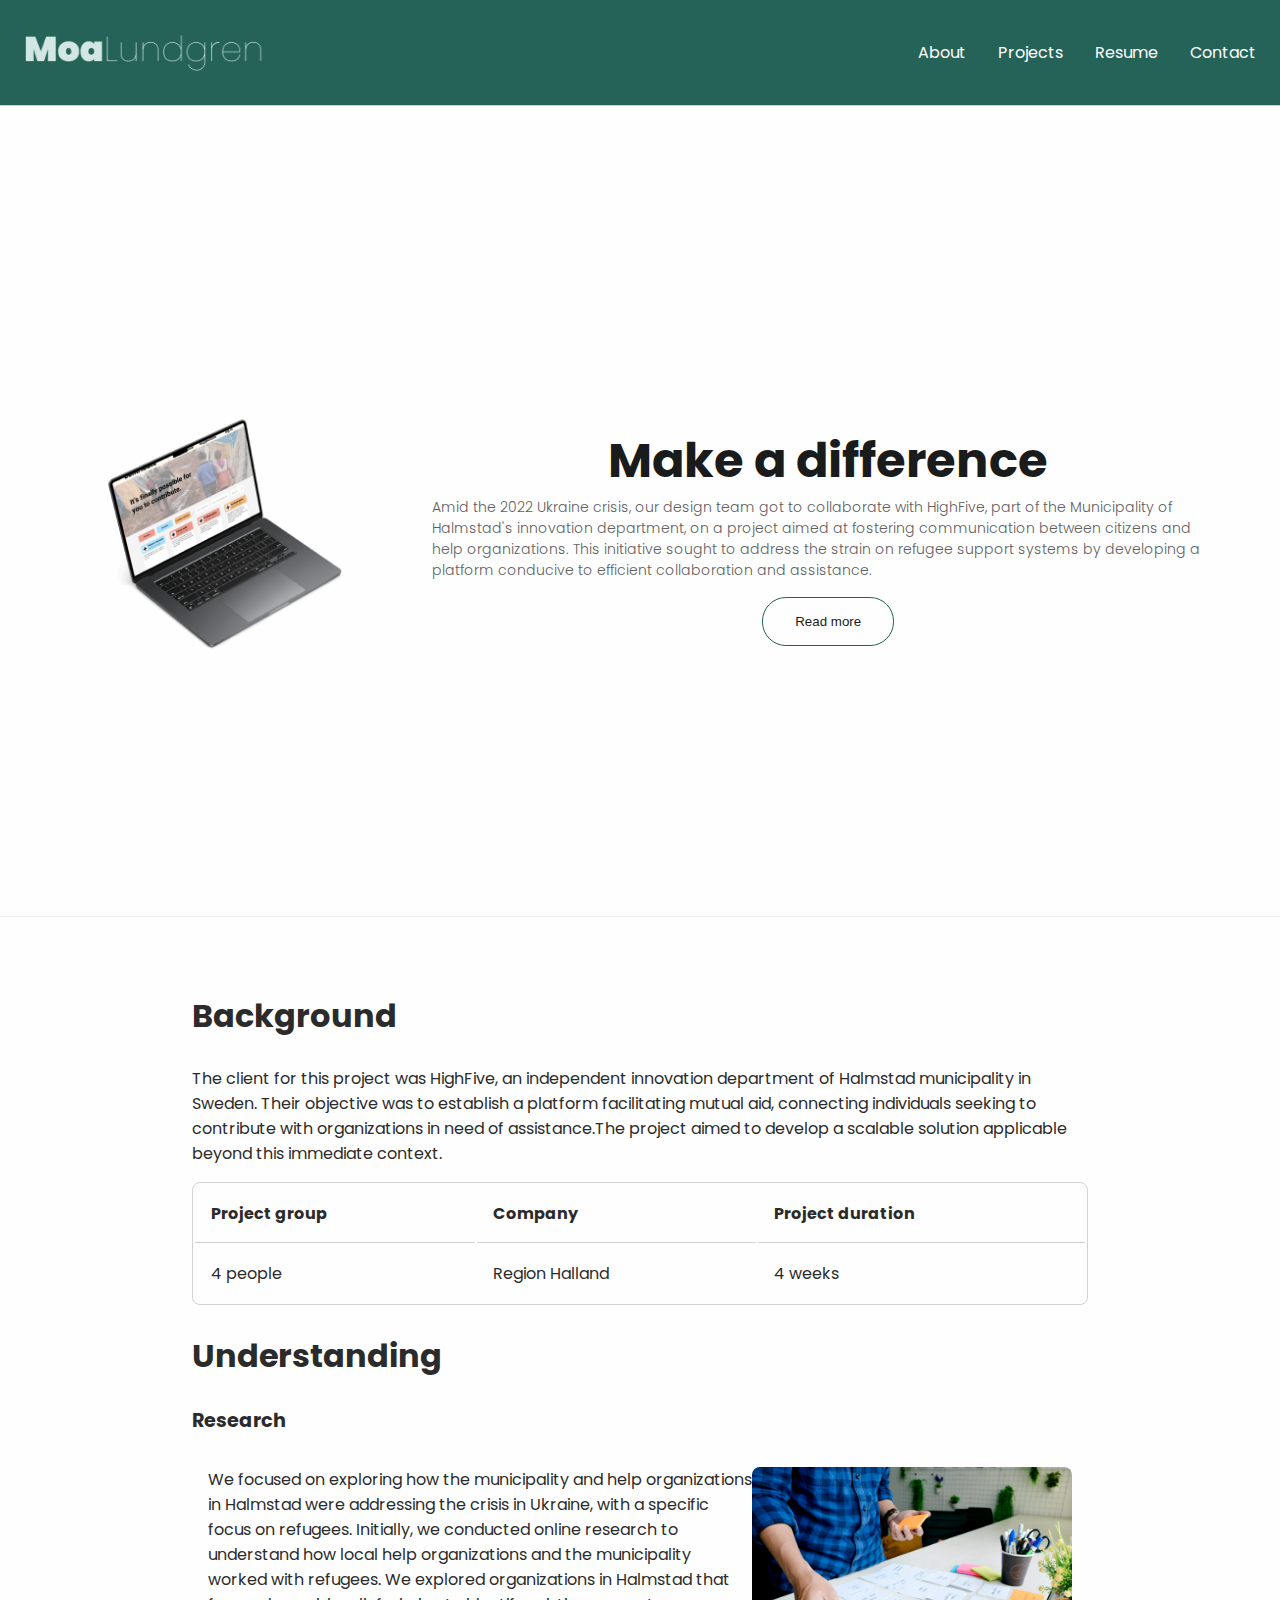
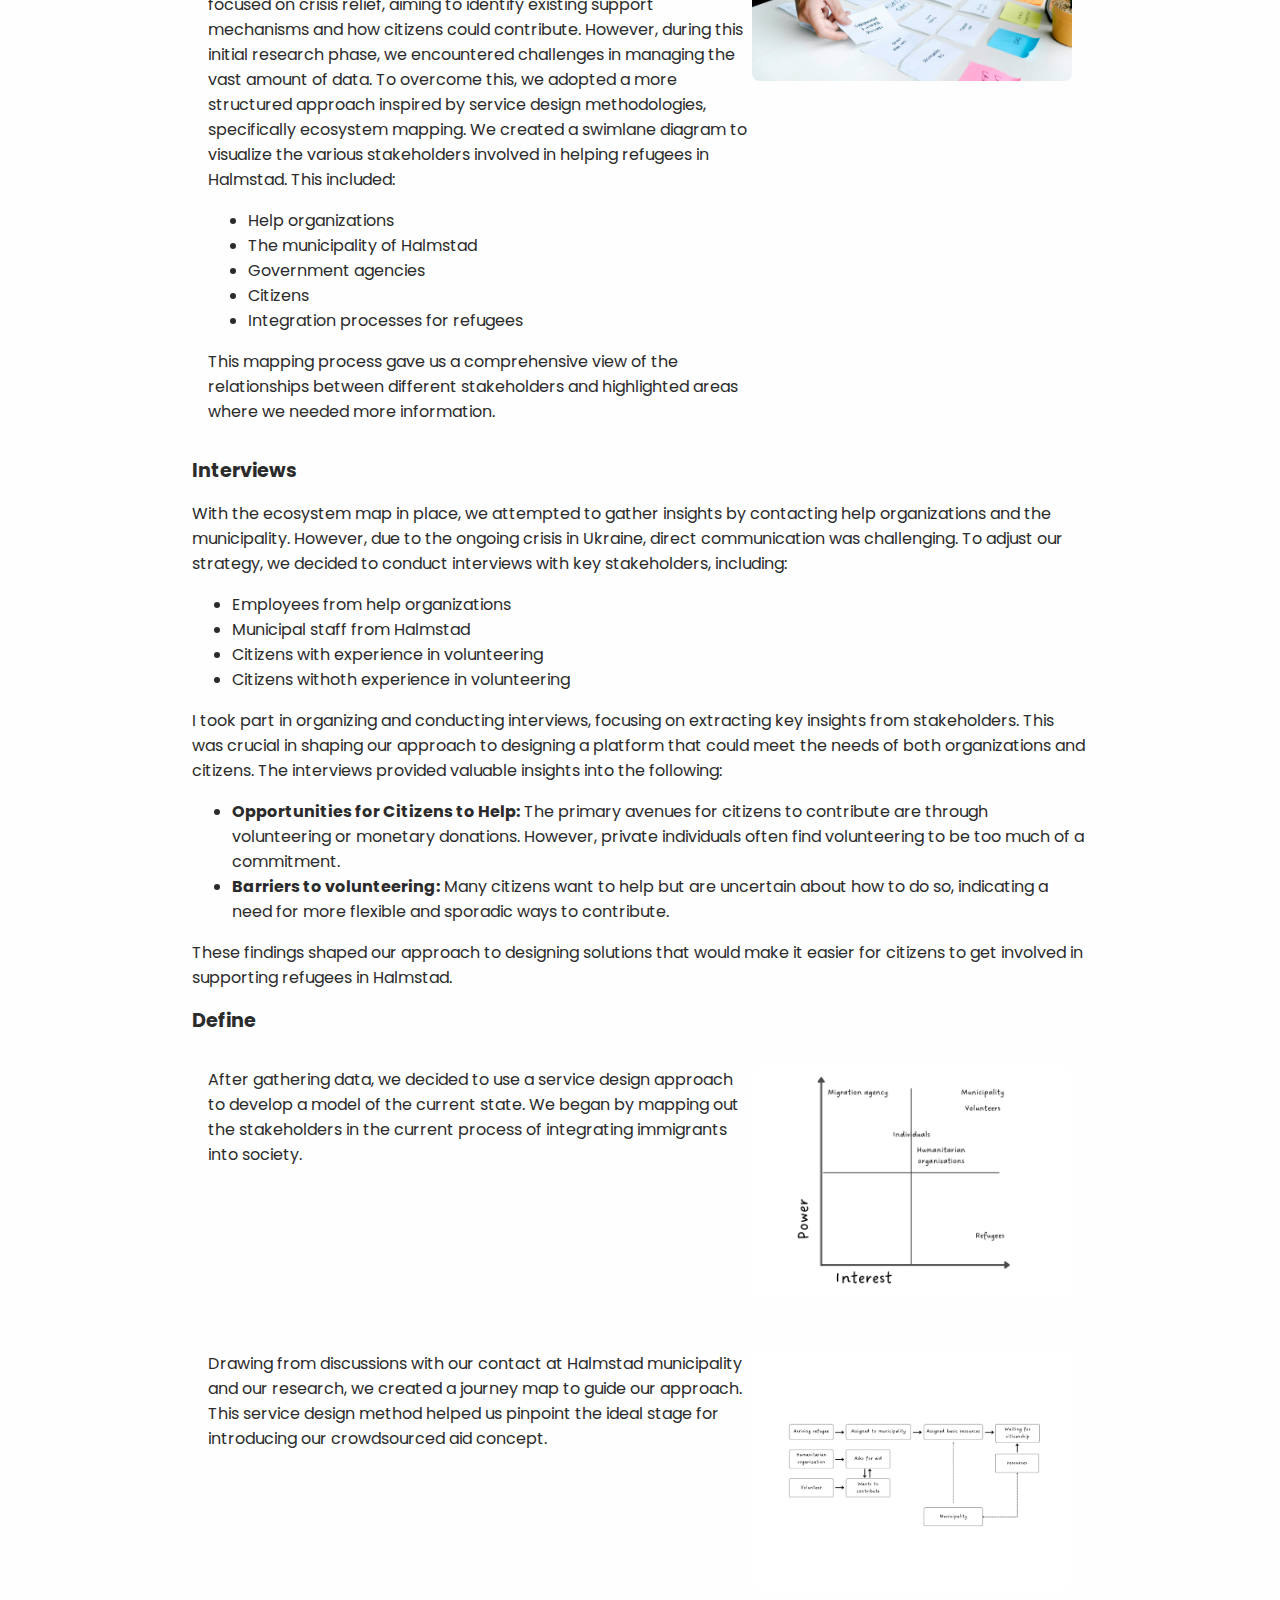
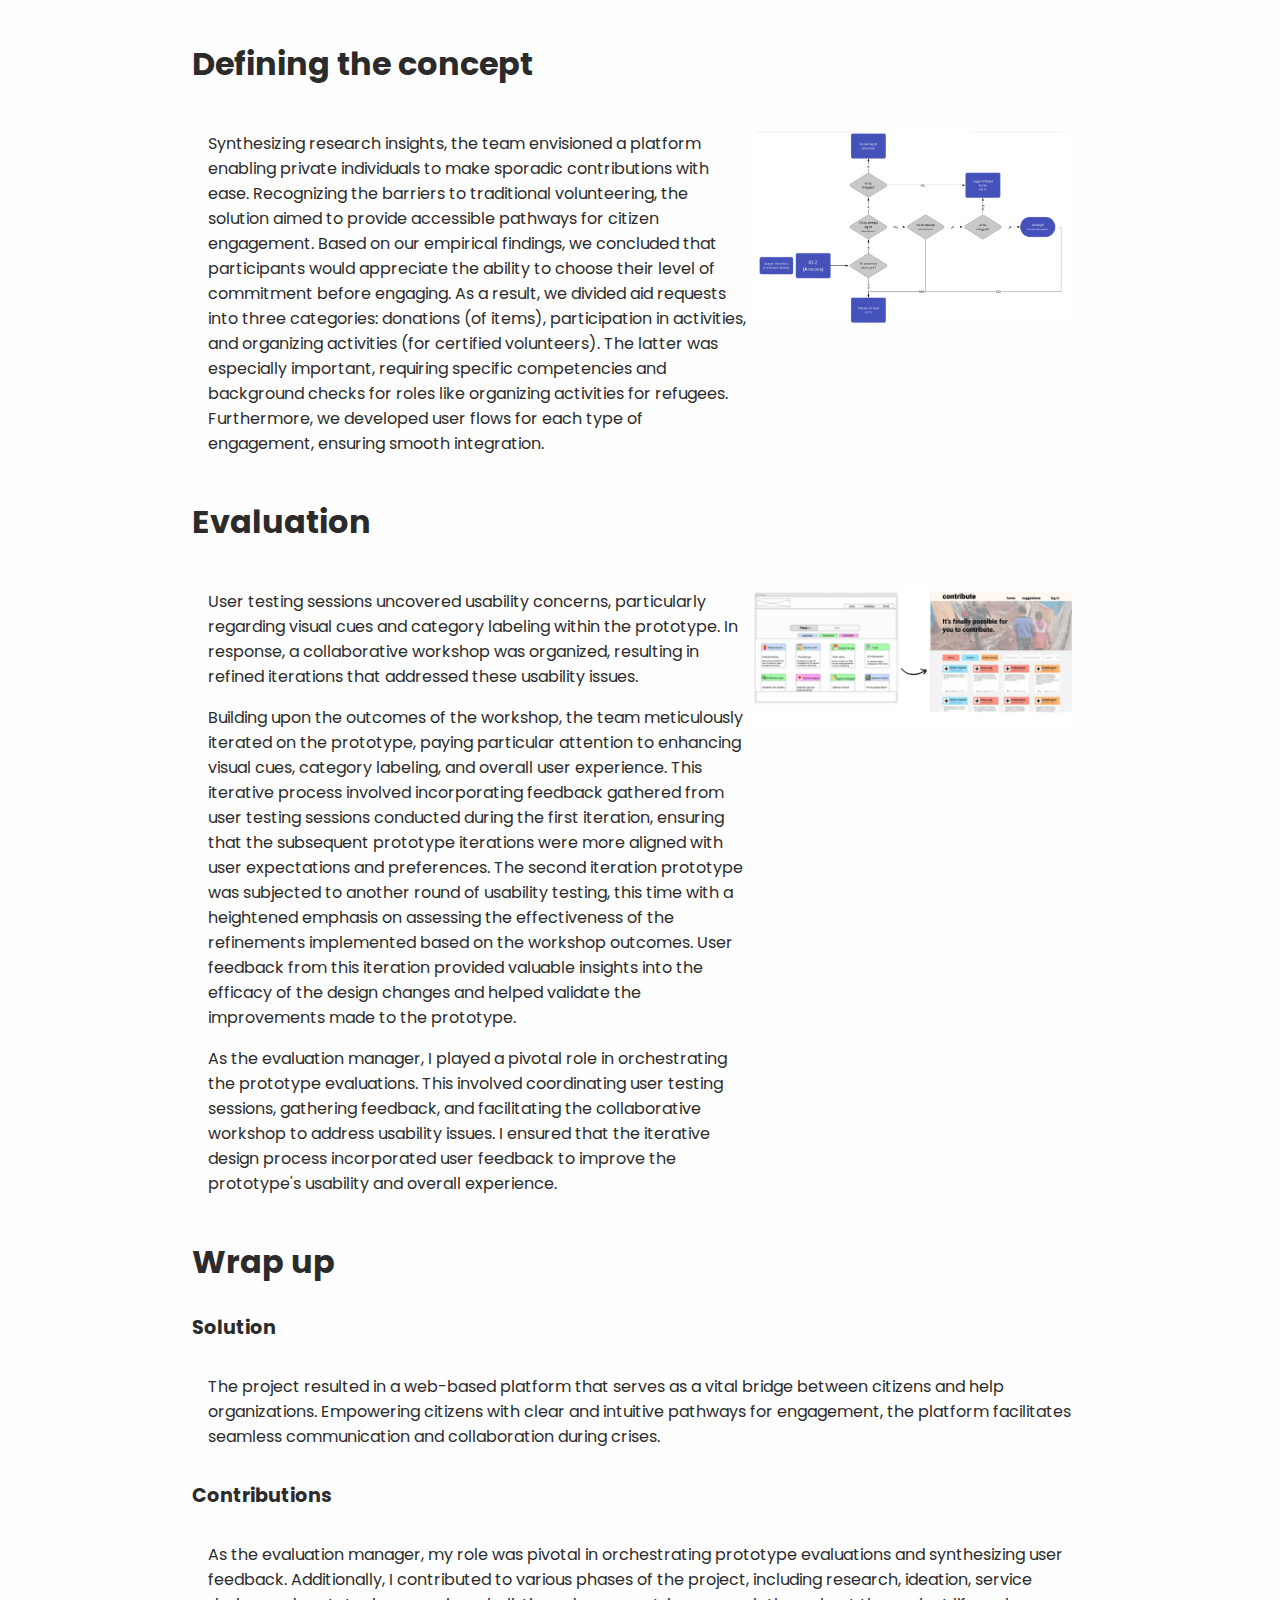
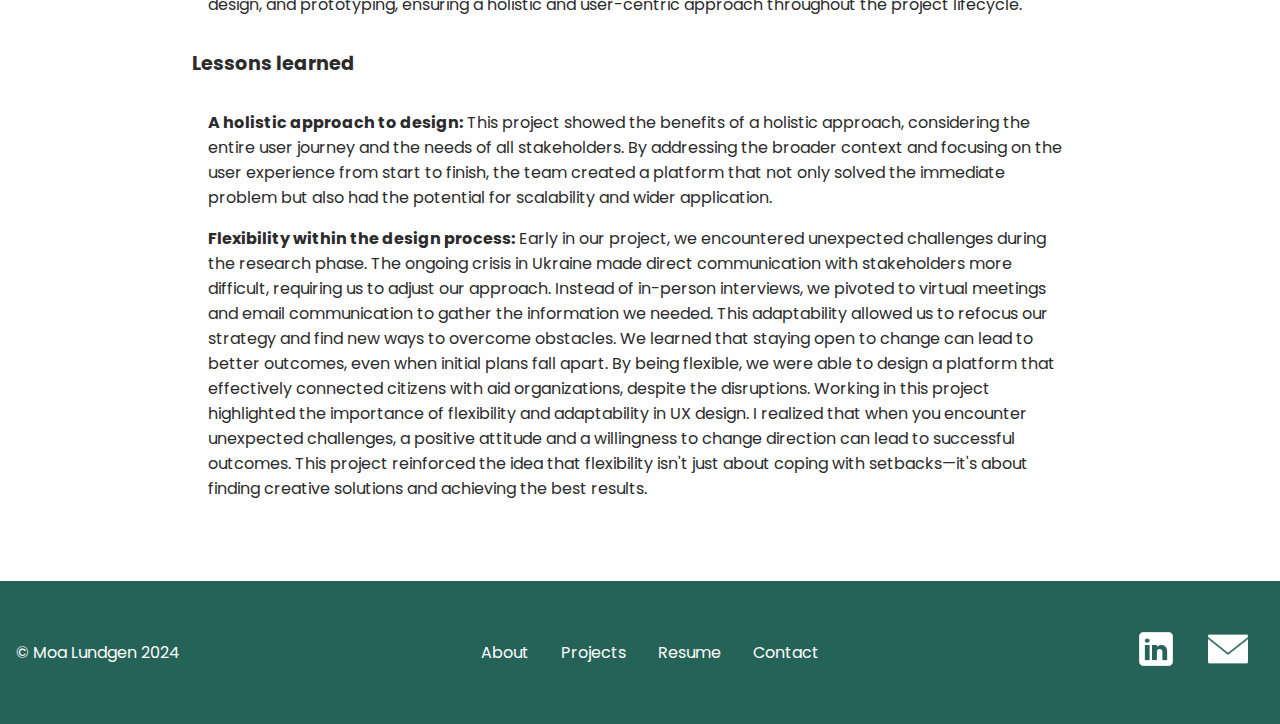
==== commit e7323184: "linkedinlink" ====
--- a/project1.html
+++ b/project1.html
@@ -25,7 +25,6 @@
                 <li class="nav-link"><a href="index.html#projects">Projects</a></li>
                 <li class="nav-link"><a href="resources/moaresume.pdf" target="_blank">Resume</a></li>
                 <li class="nav-link"><a href="index.html#contact">Contact</a></li>
-                <li class="nav-link"><a href="https://www.linkedin.com/in/moaluundgren/">Linkedin</a></li>
                 
             </ul>
         </nav>
--- a/styles/stylesheet.css
+++ b/styles/stylesheet.css
@@ -26,8 +26,8 @@
     color:#606060;
 }
 .project-introduction{
-    font-size:1.2rem;
-    font-weight:400;
+    font-size:14px;
+    font-weight:300;
     color:#606060;
 }
 .title{
@@ -150,6 +150,9 @@
     flex-direction:row;
     list-style: none;
 }
+.contact-promotext ul{
+    justify-content: center;
+}
 .footer{
     display: flex;
     flex-direction: column;
@@ -158,6 +161,10 @@
     background-color: #256358;
     padding: 1rem;
     bottom: 0;
+}
+.footer ul{
+    padding:0;
+    text-align:center;
 }
   /*Components*/
   .button-small {
@@ -198,10 +205,11 @@
     justify-content: center;       
     align-items: center;            
     height: 83vh;                    /* Höjd på hero-sektionen */
-    background-color: #fefefe;   
+   background-color: #fefefe;
     color: #1a1b1b;                    
     text-align: center; 
     border-bottom:1px solid #f2f2f2;     
+    margin-top: 4rem;
 }
 .hero-content {
     display: flex;
@@ -255,10 +263,6 @@
     flex-direction:column;
     align-items: center;
     margin:1rem;
-}
-.body-copy{
-    max-width:60rem;
-    padding:2rem;
 }
 /*About-section*/
 
@@ -378,8 +382,7 @@
     flex-direction: column;
     justify-content: center;
     align-items: center;
-    max-width: 100%; 
-    padding: 1rem; 
+    max-width: 100%;
     margin: 1rem;
 }
 .textimg-column img {
@@ -424,8 +427,30 @@
     h1 {
         color: #fefefe; 
     }
+    h2{
+        color: #fefefe;
+    }
+    h3 {
+        color: #fefefe;
+    }
+    p {
+        color: #fefefe;
+    }
+    .hero{
+        background-color: #1a1b1b;
+    }
+    .contact-content{
+        background-color: #1a1b1b;
+    }
+    .contact-form{
+        background-color: #1a1b1b;
+    }
 }
 @media (min-width:800px){
+    .body-copy{
+    max-width:60rem;
+    padding:2rem;
+}
     .footer{
         flex-direction: row;
     }
@@ -459,13 +484,15 @@
     }
     .contact-content{
         display:flex;
-        flex-direction:row;
+        flex-direction:column;
         justify-content:space-around;
-        align-items: flex-start; 
+        align-items: center; 
     }
     .contact-promotext{
         width:50%;
         height:100;
+        justify-content: center;
+        text-align: center;
     }
     .contact-promotext h2{
         margin-top:0;
@@ -527,4 +554,4 @@
         align-items:flex-start;
         padding:0;
     }
-}+}
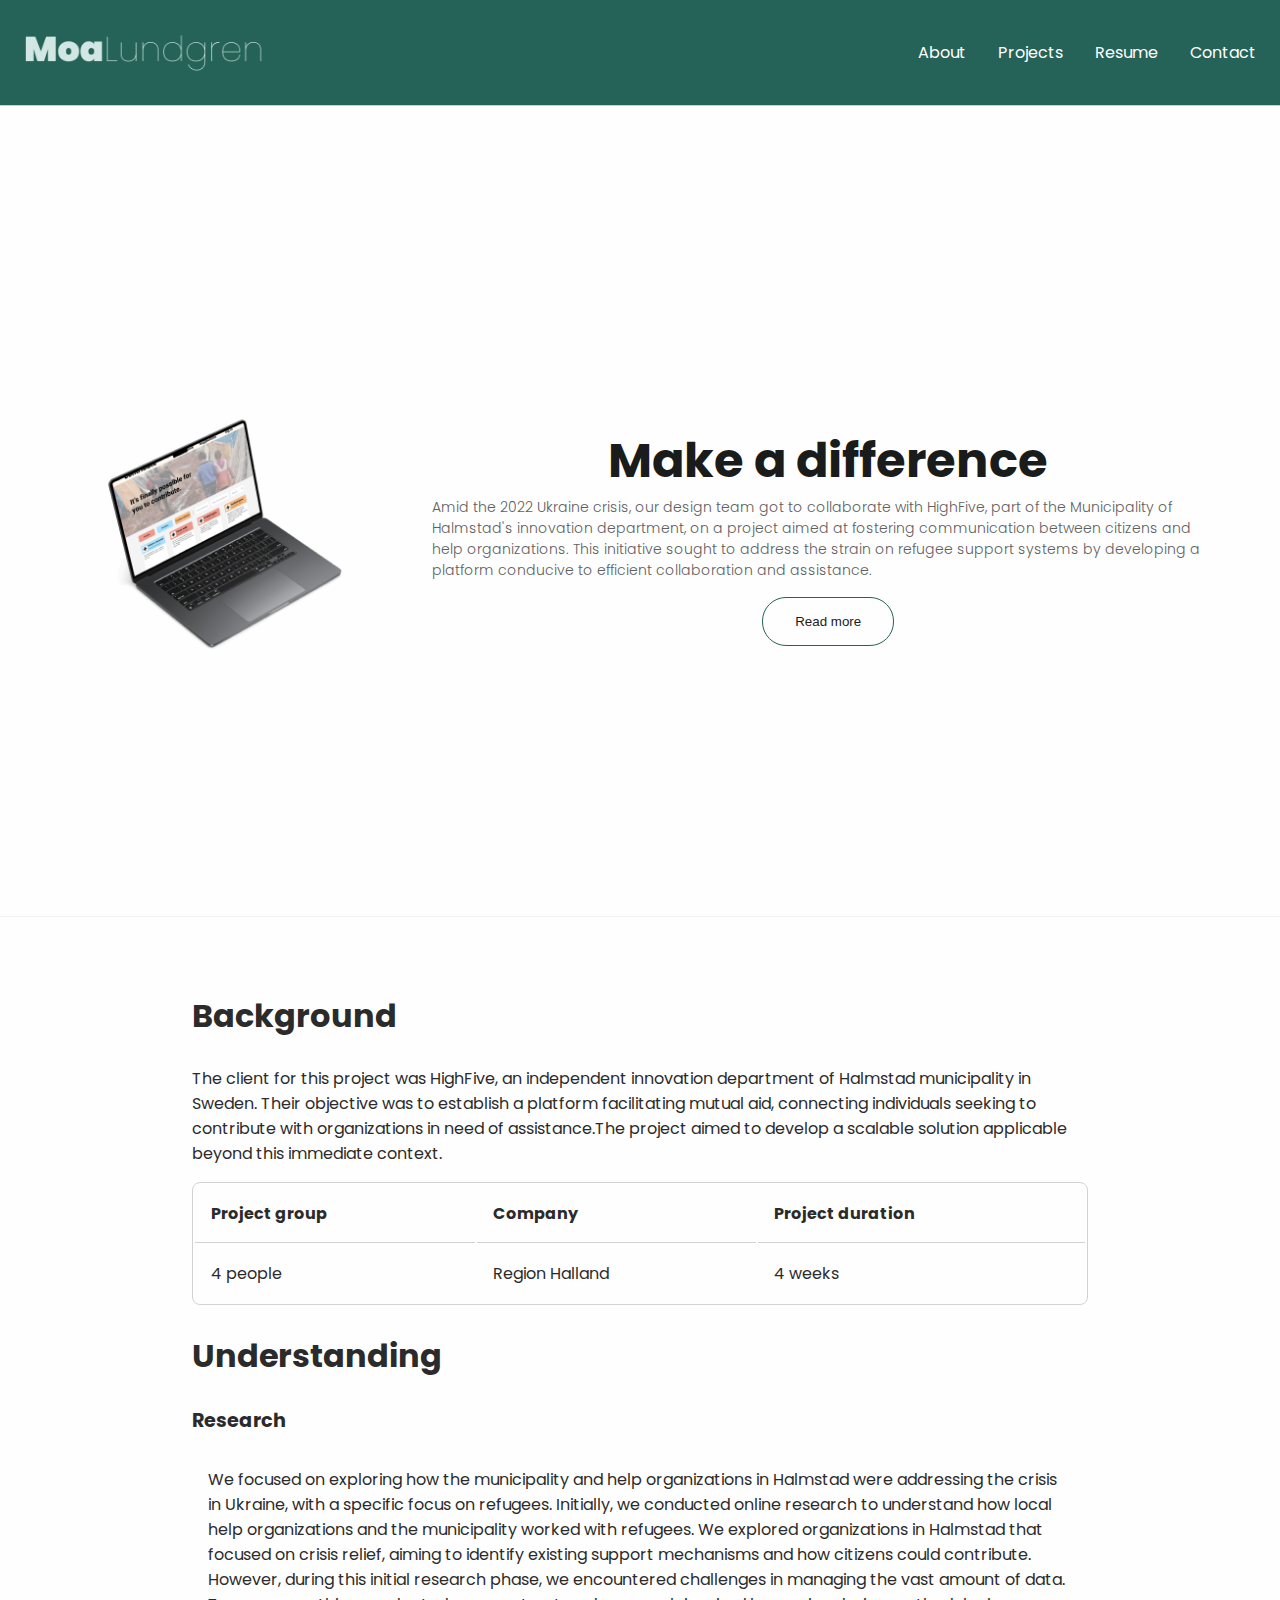
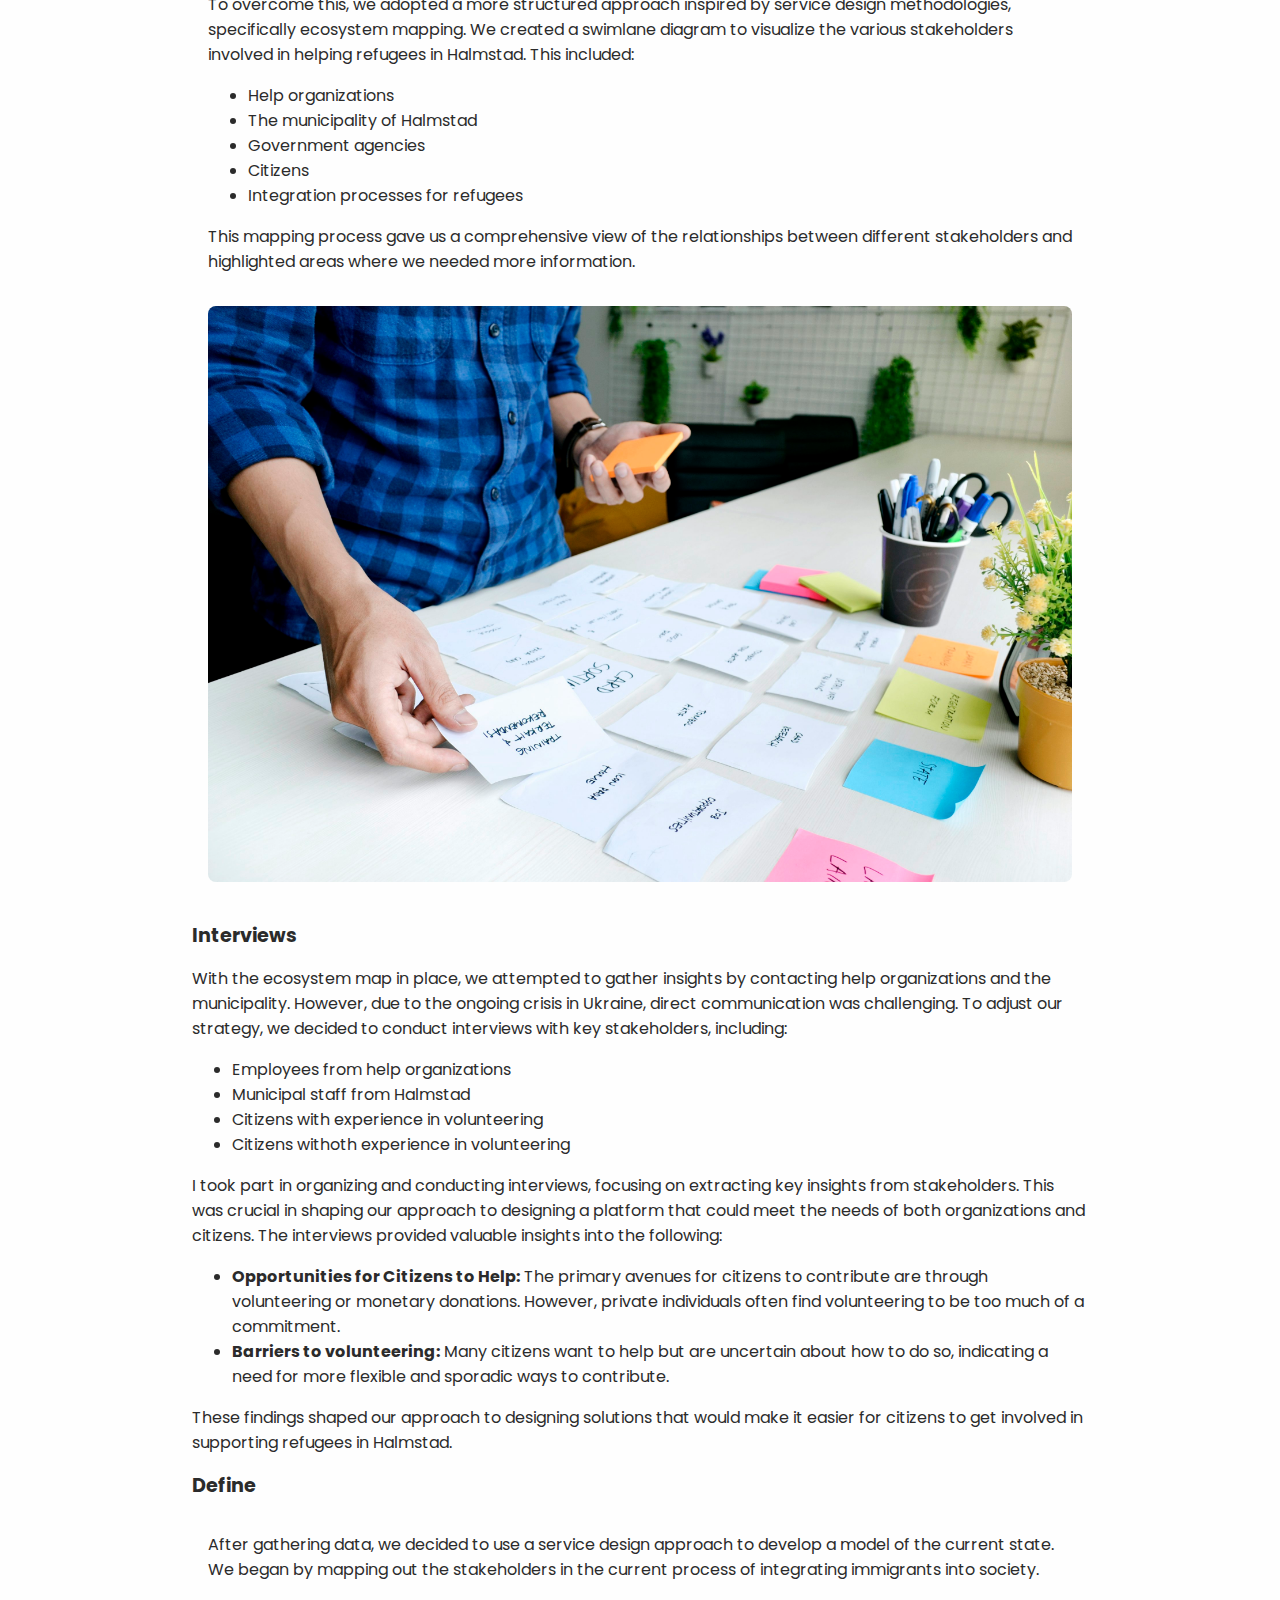
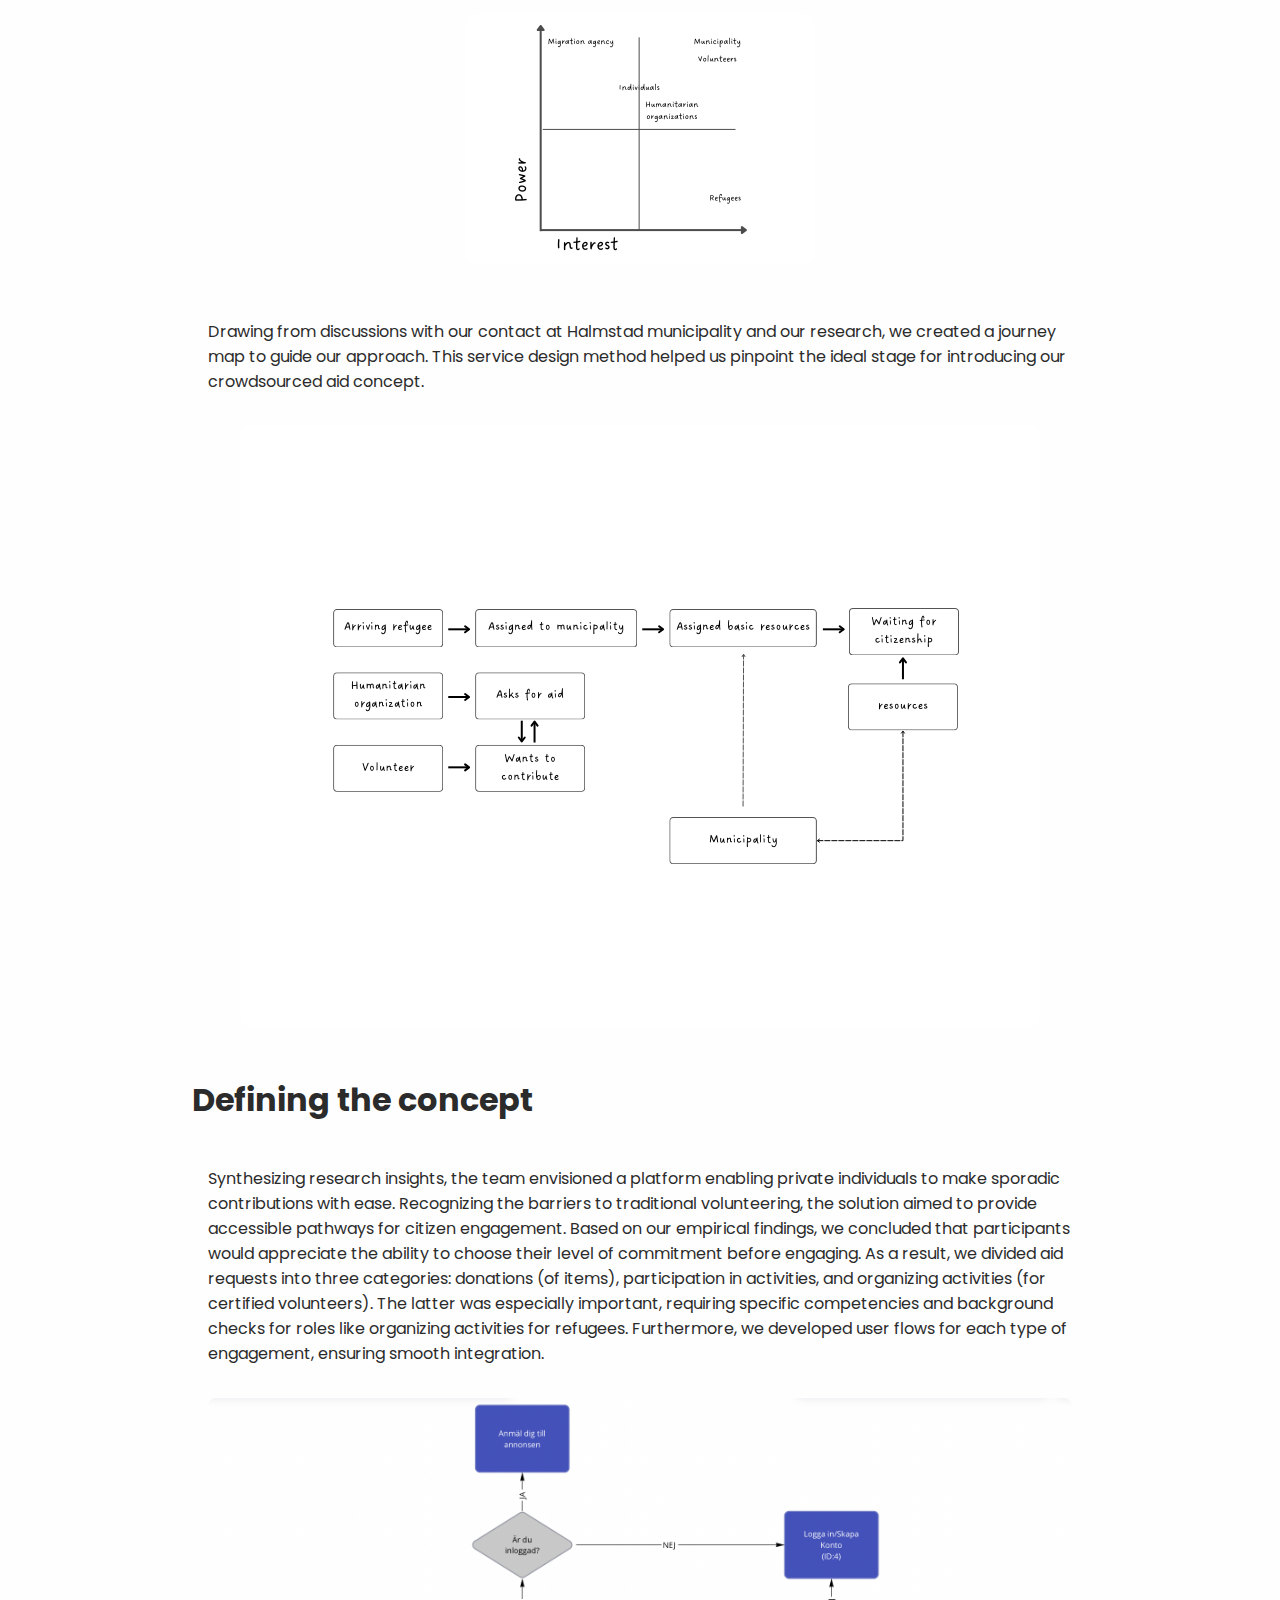
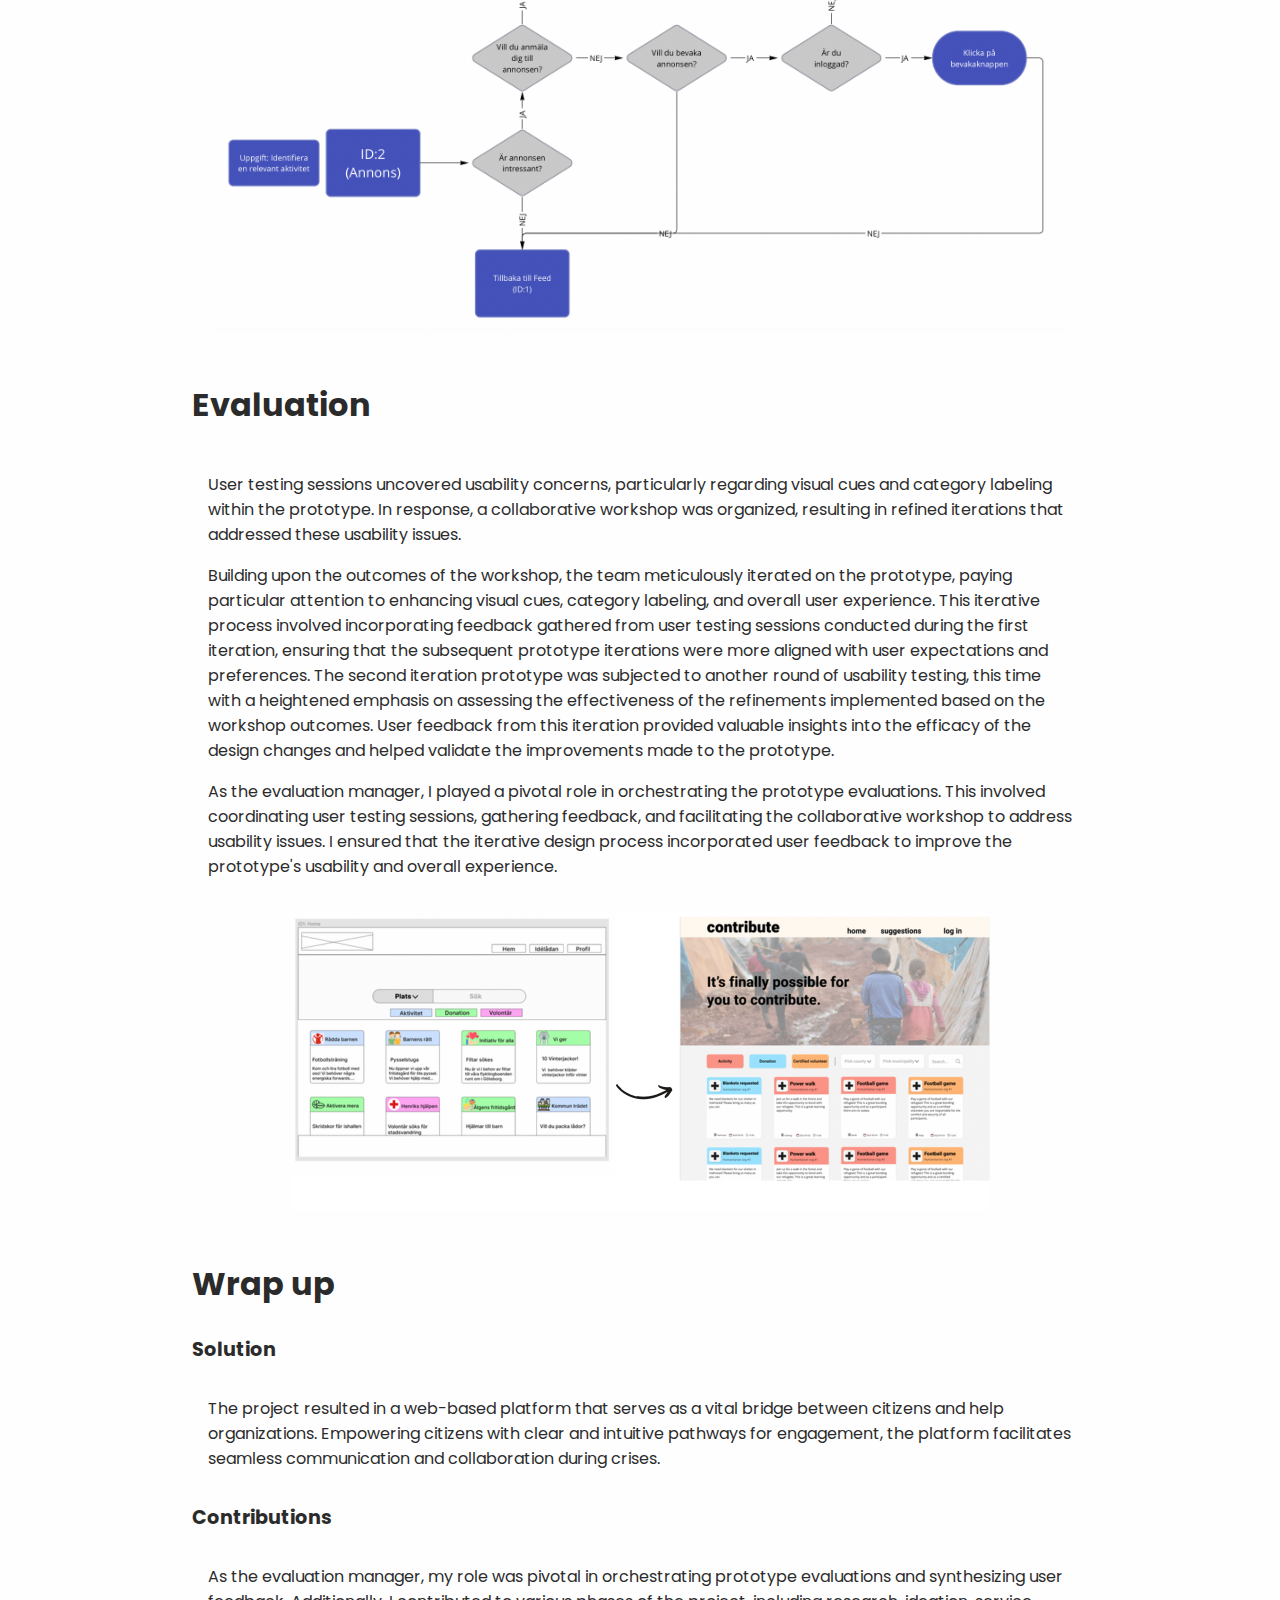
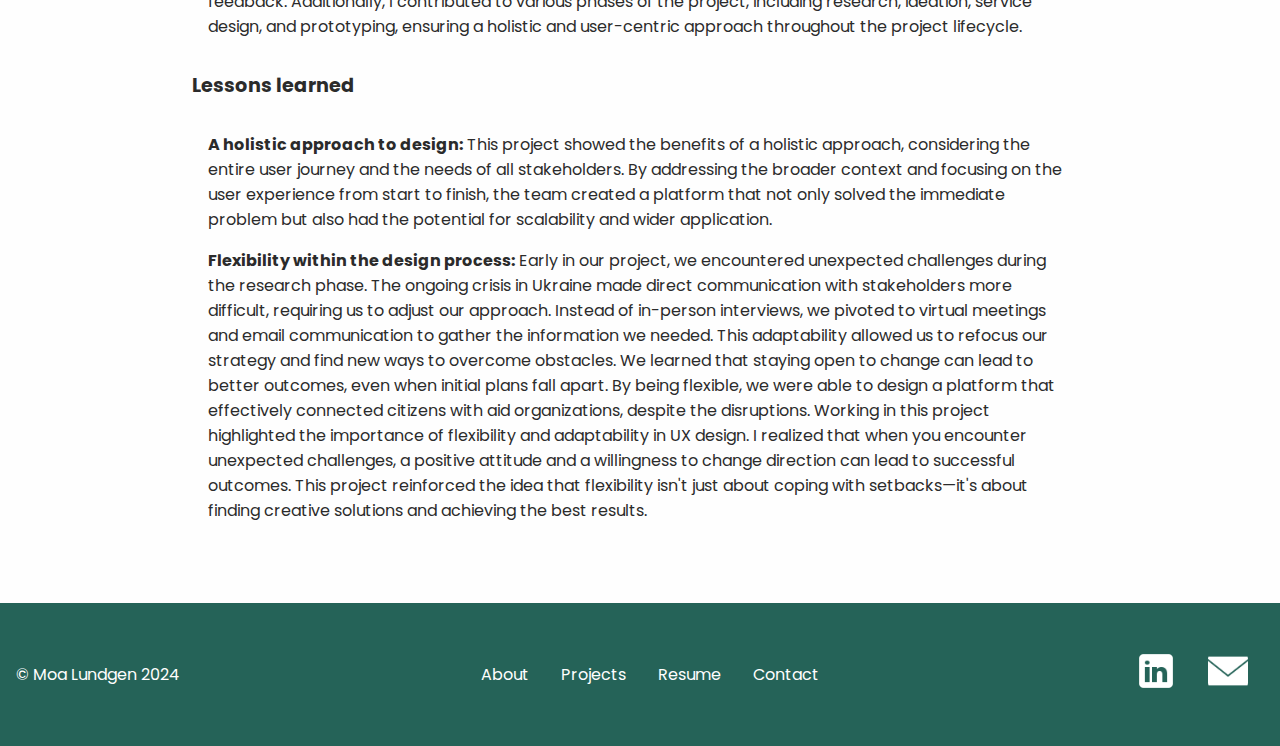
==== commit 2b646b82: "new resume" ====
--- a/project1.html
+++ b/project1.html
@@ -1,5 +1,6 @@
 <!DOCTYPE html>
 <html lang="en">
+
 <head>
     <meta charset="UTF-8">
     <meta name="viewport" content="width=device-width, initial-scale=1.0">
@@ -9,23 +10,24 @@
     <style>
         @import url('https://fonts.googleapis.com/css2?family=Poppins:ital,wght@0,100;0,200;0,300;0,400;0,500;0,600;0,700;0,800;0,900;1,100;1,200;1,300;1,400;1,500;1,600;1,700;1,800;1,900&display=swap');
         @import url('https://fonts.googleapis.com/css2?family=Open+Sans:ital,wght@0,300..800;1,300..800&family=Poppins:ital,wght@0,100;0,200;0,300;0,400;0,500;0,600;0,700;0,800;0,900;1,100;1,200;1,300;1,400;1,500;1,600;1,700;1,800;1,900&display=swap');
-        </style>
-    
+    </style>
+
 </head>
+
 <body>
     <header class="header">
         <!--Logotype href-->
         <div class="logo">
-            <a href="index.html"> <img src="resources/logomoa.png" alt="Logotype Moa Lundgren"/> </a>
+            <a href="index.html"> <img src="resources/logomoa.png" alt="Logotype Moa Lundgren" /> </a>
         </div>
         <nav class="nav">
-        <!--Menu links-->
+            <!--Menu links-->
             <ul class="menu">
                 <li class="nav-link"><a href="index.html#about">About</a></li>
                 <li class="nav-link"><a href="index.html#projects">Projects</a></li>
-                <li class="nav-link"><a href="resources/moaresume.pdf" target="_blank">Resume</a></li>
+                <li class="nav-link"><a href="resources/Moa-4.pdf" target="_blank">Resume</a></li>
                 <li class="nav-link"><a href="index.html#contact">Contact</a></li>
-                
+
             </ul>
         </nav>
         <!--Hamburgermenu for smaller screens-->
@@ -36,136 +38,217 @@
         </div>
     </header>
     <main>
-    <section class="hero-banner">
-        <div class="hero">
-            <div class="hero-content">
-                <div class="hero-img">
-                    <img src="resources/difference.png" alt="Image of mockup for project make a difference"/>
-                </div>
-                <div class="hero-text">
-                <h1> Make a difference</h1>
-                <h3 class="project-introduction">Amid the 2022 Ukraine crisis, our design team got to collaborate with HighFive, part of the Municipality of Halmstad's innovation department, on a project aimed at fostering communication between citizens and help organizations. This initiative sought to address the strain on refugee support systems by developing a platform conducive to efficient collaboration and assistance.</h3>
-                <a href="#introduction"><button class="button-small"> Read more</button> </a>
+        <section class="hero-banner">
+            <div class="hero">
+                <div class="hero-content">
+                    <div class="hero-img">
+                        <img src="resources/difference.png" alt="Image of mockup for project make a difference" />
+                    </div>
+                    <div class="hero-text">
+                        <h1> Make a difference</h1>
+                        <h3 class="project-introduction">Amid the 2022 Ukraine crisis, our design team got to
+                            collaborate with HighFive, part of the Municipality of Halmstad's innovation department, on
+                            a project aimed at fostering communication between citizens and help organizations. This
+                            initiative sought to address the strain on refugee support systems by developing a platform
+                            conducive to efficient collaboration and assistance.</h3>
+                        <a href="#introduction"><button class="button-small"> Read more</button> </a>
+                    </div>
                 </div>
             </div>
-        </div>
-    </section>
-    <article>
-        <div class="section-container" id="introduction">
-            <div class="body-copy">
-                <h2> Background</h2>
-                <p>The client for this project was HighFive, an independent innovation department of Halmstad municipality in Sweden. Their objective was to establish a platform facilitating mutual aid, connecting individuals seeking to contribute with organizations in need of assistance.The project aimed to develop a scalable solution applicable beyond this immediate context.</p>
-                <table>
-                    <thead>
-                    <tr>
-                        <th>Project group</th>
-                        <th> Company</th>
-                        <th>Project duration</th>
-                    </tr>
-                </thead>
-                <tbody>
-                    <tr>
-                        <td> 4 people</td>
-                        <td> Region Halland</td>
-                        <td> 4 weeks</td>
-                    </tr>
-                </tbody>
-                </table>
-                <h2> Understanding</h2>
-                <h3>Research</h3>
-                <div class="textimg-column">
-                    <div class="textimg-text">
-                        <p> We focused on exploring how the municipality and help organizations in Halmstad were addressing the crisis in Ukraine, with a specific focus on refugees. Initially, we conducted online research to understand how local help organizations and the municipality worked with refugees. We explored organizations in Halmstad that focused on crisis relief, aiming to identify existing support mechanisms and how citizens could contribute. However, during this initial research phase, we encountered challenges in managing the vast amount of data. To overcome this, we adopted a more structured approach inspired by service design methodologies, specifically ecosystem mapping.
-
-                            We created a swimlane diagram to visualize the various stakeholders involved in helping refugees in Halmstad. This included:</p>
-                        <ul>
-                            <li>Help organizations</li>
-                            <li>The municipality of Halmstad</li>
-                            <li>Government agencies</li>
-                            <li>Citizens</li>
-                            <li>Integration processes for refugees</li>
-                        </ul>  
-                        <p>This mapping process gave us a comprehensive view of the relationships between different stakeholders and highlighted areas where we needed more information.</p>
-                    </div>
-                    <div class="textimg-img">
-                        <img src="resources/research.jpeg" alt="imageof: posters on table for ux research"/>
+        </section>
+        <article>
+            <div class="section-container" id="introduction">
+                <div class="body-copy">
+                    <h2> Background</h2>
+                    <p>The client for this project was HighFive, an independent innovation department of Halmstad
+                        municipality in Sweden. Their objective was to establish a platform facilitating mutual aid,
+                        connecting individuals seeking to contribute with organizations in need of assistance.The
+                        project aimed to develop a scalable solution applicable beyond this immediate context.</p>
+                    <table>
+                        <thead>
+                            <tr>
+                                <th>Project group</th>
+                                <th> Company</th>
+                                <th>Project duration</th>
+                            </tr>
+                        </thead>
+                        <tbody>
+                            <tr>
+                                <td> 4 people</td>
+                                <td> Region Halland</td>
+                                <td> 4 weeks</td>
+                            </tr>
+                        </tbody>
+                    </table>
+                    <h2> Understanding</h2>
+                    <h3>Research</h3>
+                    <div class="textimg-column">
+                        <div class="textimg-text">
+                            <p> We focused on exploring how the municipality and help organizations in Halmstad were
+                                addressing the crisis in Ukraine, with a specific focus on refugees. Initially, we
+                                conducted online research to understand how local help organizations and the
+                                municipality worked with refugees. We explored organizations in Halmstad that focused on
+                                crisis relief, aiming to identify existing support mechanisms and how citizens could
+                                contribute. However, during this initial research phase, we encountered challenges in
+                                managing the vast amount of data. To overcome this, we adopted a more structured
+                                approach inspired by service design methodologies, specifically ecosystem mapping.
+
+                                We created a swimlane diagram to visualize the various stakeholders involved in helping
+                                refugees in Halmstad. This included:</p>
+                            <ul>
+                                <li>Help organizations</li>
+                                <li>The municipality of Halmstad</li>
+                                <li>Government agencies</li>
+                                <li>Citizens</li>
+                                <li>Integration processes for refugees</li>
+                            </ul>
+                            <p>This mapping process gave us a comprehensive view of the relationships between different
+                                stakeholders and highlighted areas where we needed more information.</p>
+                        </div>
+                        <div class="textimg-img">
+                            <img src="resources/research.jpeg" alt="imageof: posters on table for ux research" />
+                        </div>
+                    </div>
+                    <h3>Interviews</h3>
+                    <p> With the ecosystem map in place, we attempted to gather insights by contacting help
+                        organizations and the municipality. However, due to the ongoing crisis in Ukraine, direct
+                        communication was challenging. To adjust our strategy, we decided to conduct interviews with key
+                        stakeholders, including:</p>
+                    <ul>
+                        <li>Employees from help organizations</li>
+                        <li>Municipal staff from Halmstad</li>
+                        <li>Citizens with experience in volunteering</li>
+                        <li>Citizens withoth experience in volunteering</li>
+                    </ul>
+                    <p>I took part in organizing and conducting interviews, focusing on extracting key insights from
+                        stakeholders. This was crucial in shaping our approach to designing a platform that could meet
+                        the needs of both organizations and citizens. The interviews provided valuable insights into the
+                        following:</p>
+                    <ul>
+                        <li> <b>Opportunities for Citizens to Help:</b> The primary avenues for citizens to contribute
+                            are through volunteering or monetary donations. However, private individuals often find
+                            volunteering to be too much of a commitment.</li>
+                        <li><b>Barriers to volunteering:</b> Many citizens want to help but are uncertain about how to
+                            do so, indicating a need for more flexible and sporadic ways to contribute.</li>
+                    </ul>
+                    <p>These findings shaped our approach to designing solutions that would make it easier for citizens
+                        to get involved in supporting refugees in Halmstad.
+                    </p>
+                    <h3>Define</h3>
+                    <div class="textimg-column">
+                        <div class="textimg-text">
+                            <p> After gathering data, we decided to use a service design approach to develop a model of
+                                the current state. We began by mapping out the stakeholders in the current process of
+                                integrating immigrants into society.</p>
+                        </div>
+                        <div class="textimg-img">
+                            <img src="resources/power_interest.png"
+                                alt="image of a chart measuring power on Y axis and interest on X axis, placing different stakeholder on the map" />
+                        </div>
+                    </div>
+                    <div class="textimg-column">
+                        <div class="textimg-text">
+                            <p> Drawing from discussions with our contact at Halmstad municipality and our research, we
+                                created a journey map to guide our approach. This service design method helped us
+                                pinpoint the ideal stage for introducing our crowdsourced aid concept.</p>
+                        </div>
+                        <div class="textimg-img">
+                            <img src="resources/process-map.png"
+                                alt="image of different stakeholders and mapping them in relation to each other" />
+                        </div>
+                    </div>
+                    <h2>Defining the concept</h2>
+                    <div class="textimg-column">
+                        <div class="textimg-text">
+                            <p> Synthesizing research insights, the team envisioned a platform enabling private
+                                individuals to make sporadic contributions with ease. Recognizing the barriers to
+                                traditional volunteering, the solution aimed to provide accessible pathways for citizen
+                                engagement. Based on our empirical findings, we concluded that participants would
+                                appreciate the ability to choose their level of commitment before engaging. As a result,
+                                we divided aid requests into three categories: donations (of items), participation in
+                                activities, and organizing activities (for certified volunteers). The latter was
+                                especially important, requiring specific competencies and background checks for roles
+                                like organizing activities for refugees. Furthermore, we developed user flows for each
+                                type of engagement, ensuring smooth integration.</p>
+                        </div>
+                        <div class="textimg-img">
+                            <img src="resources/flowchart.png"
+                                alt="image of a flowchart showing user flow for identifying if a task is of interest" />
+                        </div>
+                    </div>
+                    <h2>Evaluation</h2>
+                    <div class="textimg-column">
+                        <div class="textimg-text">
+                            <p> User testing sessions uncovered usability concerns, particularly regarding visual cues
+                                and category labeling within the prototype. In response, a collaborative workshop was
+                                organized, resulting in refined iterations that addressed these usability issues.</p>
+                            <p>Building upon the outcomes of the workshop, the team meticulously iterated on the
+                                prototype, paying particular attention to enhancing visual cues, category labeling, and
+                                overall user experience. This iterative process involved incorporating feedback gathered
+                                from user testing sessions conducted during the first iteration, ensuring that the
+                                subsequent prototype iterations were more aligned with user expectations and
+                                preferences. The second iteration prototype was subjected to another round of usability
+                                testing, this time with a heightened emphasis on assessing the effectiveness of the
+                                refinements implemented based on the workshop outcomes. User feedback from this
+                                iteration provided valuable insights into the efficacy of the design changes and helped
+                                validate the improvements made to the prototype.</p>
+                            <p>As the evaluation manager, I played a pivotal role in orchestrating the prototype
+                                evaluations. This involved coordinating user testing sessions, gathering feedback, and
+                                facilitating the collaborative workshop to address usability issues. I ensured that the
+                                iterative design process incorporated user feedback to improve the prototype's usability
+                                and overall experience.</p>
+                        </div>
+                        <div class="textimg-img">
+                            <img src="resources/defineconcept-difference.png"
+                                alt="image of low fidelity wireframe side by side with a high fidelity wireframe" />
+                        </div>
+                    </div>
+                    <h2> Wrap up</h2>
+                    <h3>Solution</h3>
+                    <div class="textimg-column">
+                        <div class="textimg-text">
+                            <p>The project resulted in a web-based platform that serves as a vital bridge between
+                                citizens and help organizations. Empowering citizens with clear and intuitive pathways
+                                for engagement, the platform facilitates seamless communication and collaboration during
+                                crises.</p>
+                        </div>
+                    </div>
+                    <h3>Contributions</h3>
+                    <div class="textimg-column">
+                        <div class="textimg-text">
+                            <p>As the evaluation manager, my role was pivotal in orchestrating prototype evaluations and
+                                synthesizing user feedback. Additionally, I contributed to various phases of the
+                                project, including research, ideation, service design, and prototyping, ensuring a
+                                holistic and user-centric approach throughout the project lifecycle.</p>
+                        </div>
+                    </div>
+                    <h3>Lessons learned</h3>
+                    <div class="textimg-column">
+                        <div class="textimg-text">
+                            <p><b>A holistic approach to design:</b> This project showed the benefits of a holistic
+                                approach, considering the entire user journey and the needs of all stakeholders. By
+                                addressing the broader context and focusing on the user experience from start to finish,
+                                the team created a platform that not only solved the immediate problem but also had the
+                                potential for scalability and wider application.</p>
+                            <p><b>Flexibility within the design process:</b> Early in our project, we encountered
+                                unexpected challenges during the research phase. The ongoing crisis in Ukraine made
+                                direct communication with stakeholders more difficult, requiring us to adjust our
+                                approach. Instead of in-person interviews, we pivoted to virtual meetings and email
+                                communication to gather the information we needed. This adaptability allowed us to
+                                refocus our strategy and find new ways to overcome obstacles. We learned that staying
+                                open to change can lead to better outcomes, even when initial plans fall apart. By being
+                                flexible, we were able to design a platform that effectively connected citizens with aid
+                                organizations, despite the disruptions. Working in this project highlighted the
+                                importance of flexibility and adaptability in UX design. I realized that when you
+                                encounter unexpected challenges, a positive attitude and a willingness to change
+                                direction can lead to successful outcomes. This project reinforced the idea that
+                                flexibility isn't just about coping with setbacks—it's about finding creative solutions
+                                and achieving the best results. </p>
+                        </div>
                     </div>
                 </div>
-                <h3>Interviews</h3>
-                        <p> With the ecosystem map in place, we attempted to gather insights by contacting help organizations and the municipality. However, due to the ongoing crisis in Ukraine, direct communication was challenging. To adjust our strategy, we decided to conduct interviews with key stakeholders, including:</p>
-                        <ul>
-                            <li>Employees from help organizations</li>
-                            <li>Municipal staff from Halmstad</li>
-                            <li>Citizens with experience in volunteering</li>
-                            <li>Citizens withoth experience in volunteering</li>
-                        </ul>
-                        <p>I took part in organizing and conducting interviews, focusing on extracting key insights from stakeholders. This was crucial in shaping our approach to designing a platform that could meet the needs of both organizations and citizens. The interviews provided valuable insights into the following:</p>
-                        <ul>
-                            <li> <b>Opportunities for Citizens to Help:</b> The primary avenues for citizens to contribute are through volunteering or monetary donations. However, private individuals often find volunteering to be too much of a commitment.</li>
-                            <li><b>Barriers to volunteering:</b> Many citizens want to help but are uncertain about how to do so, indicating a need for more flexible and sporadic ways to contribute.</li>
-                        </ul>
-                        <p>These findings shaped our approach to designing solutions that would make it easier for citizens to get involved in supporting refugees in Halmstad.
-                        </p>
-                <h3>Define</h3>
-                <div class="textimg-column">
-                    <div class="textimg-text">
-                        <p> After gathering data, we decided to use a service design approach to develop a model of the current state. We began by mapping out the stakeholders in the current process of integrating immigrants into society.</p>
-                    </div>
-                    <div class="textimg-img">
-                        <img src="resources/power_interest.png" alt="image of a chart measuring power on Y axis and interest on X axis, placing different stakeholder on the map"/>
-                    </div>
-                </div>
-                <div class="textimg-column">
-                    <div class="textimg-text">
-                        <p> Drawing from discussions with our contact at Halmstad municipality and our research, we created a journey map to guide our approach. This service design method helped us pinpoint the ideal stage for introducing our crowdsourced aid concept.</p>
-                    </div>
-                    <div class="textimg-img">
-                        <img src="resources/process-map.png" alt="image of different stakeholders and mapping them in relation to each other"/>
-                    </div>
-                </div>
-                <h2>Defining the concept</h2>
-                <div class="textimg-column">
-                    <div class="textimg-text">
-                        <p> Synthesizing research insights, the team envisioned a platform enabling private individuals to make sporadic contributions with ease. Recognizing the barriers to traditional volunteering, the solution aimed to provide accessible pathways for citizen engagement. Based on our empirical findings, we concluded that participants would appreciate the ability to choose their level of commitment before engaging. As a result, we divided aid requests into three categories: donations (of items), participation in activities, and organizing activities (for certified volunteers). The latter was especially important, requiring specific competencies and background checks for roles like organizing activities for refugees. Furthermore, we developed user flows for each type of engagement, ensuring smooth integration.</p>
-                    </div>
-                    <div class="textimg-img">
-                        <img src="resources/flowchart.png" alt="image of a flowchart showing user flow for identifying if a task is of interest"/>
-                    </div>
-                </div>
-                <h2>Evaluation</h2>
-                <div class="textimg-column">
-                    <div class="textimg-text">
-                        <p> User testing sessions uncovered usability concerns, particularly regarding visual cues and category labeling within the prototype. In response, a collaborative workshop was organized, resulting in refined iterations that addressed these usability issues.</p>
-                        <p>Building upon the outcomes of the workshop, the team meticulously iterated on the prototype, paying particular attention to enhancing visual cues, category labeling, and overall user experience. This iterative process involved incorporating feedback gathered from user testing sessions conducted during the first iteration, ensuring that the subsequent prototype iterations were more aligned with user expectations and preferences. The second iteration prototype was subjected to another round of usability testing, this time with a heightened emphasis on assessing the effectiveness of the refinements implemented based on the workshop outcomes. User feedback from this iteration provided valuable insights into the efficacy of the design changes and helped validate the improvements made to the prototype.</p>
-                        <p>As the evaluation manager, I played a pivotal role in orchestrating the prototype evaluations. This involved coordinating user testing sessions, gathering feedback, and facilitating the collaborative workshop to address usability issues. I ensured that the iterative design process incorporated user feedback to improve the prototype's usability and overall experience.</p>
-                    </div>
-                    <div class="textimg-img">
-                        <img src="resources/defineconcept-difference.png" alt="image of low fidelity wireframe side by side with a high fidelity wireframe"/>
-                    </div>
-                </div>
-                <h2> Wrap up</h2>
-                <h3>Solution</h3>
-                <div class="textimg-column">
-                    <div class="textimg-text">
-                        <p>The project resulted in a web-based platform that serves as a vital bridge between citizens and help organizations. Empowering citizens with clear and intuitive pathways for engagement, the platform facilitates seamless communication and collaboration during crises.</p>
-                    </div>
-                </div>
-                <h3>Contributions</h3>
-                <div class="textimg-column">
-                    <div class="textimg-text">
-                        <p>As the evaluation manager, my role was pivotal in orchestrating prototype evaluations and synthesizing user feedback. Additionally, I contributed to various phases of the project, including research, ideation, service design, and prototyping, ensuring a holistic and user-centric approach throughout the project lifecycle.</p>
-                    </div>
-                </div>
-                <h3>Lessons learned</h3>
-                <div class="textimg-column">
-                    <div class="textimg-text">
-                        <p><b>A holistic approach to design:</b> This project showed the benefits of a holistic approach, considering the entire user journey and the needs of all stakeholders. By addressing the broader context and focusing on the user experience from start to finish, the team created a platform that not only solved the immediate problem but also had the potential for scalability and wider application.</p>
-                        <p><b>Flexibility within the design process:</b> Early in our project, we encountered unexpected challenges during the research phase. The ongoing crisis in Ukraine made direct communication with stakeholders more difficult, requiring us to adjust our approach. Instead of in-person interviews, we pivoted to virtual meetings and email communication to gather the information we needed. This adaptability allowed us to refocus our strategy and find new ways to overcome obstacles. We learned that staying open to change can lead to better outcomes, even when initial plans fall apart. By being flexible, we were able to design a platform that effectively connected citizens with aid organizations, despite the disruptions. Working in this project highlighted the importance of flexibility and adaptability in UX design. I realized that when you encounter unexpected challenges, a positive attitude and a willingness to change direction can lead to successful outcomes. This project reinforced the idea that flexibility isn't just about coping with setbacks—it's about finding creative solutions and achieving the best results. </p>
-                    </div>
-                </div>
-        </div>
-        </div>
-    </article>
+            </div>
+        </article>
     </main>
     <footer class="footer">
         <div class="copyright">
@@ -175,14 +258,16 @@
             <ul>
                 <li class="nav-link"><a href="#about">About</a></li>
                 <li class="nav-link"><a href="#projects">Projects</a></li>
-                <li class="nav-link"><a href="resources/moaresume.pdf" target="_blank">Resume</a></li>
+                <li class="nav-link"><a href="resources/Moa-4.pdf" target="_blank">Resume</a></li>
                 <li class="nav-link"><a href="#contact">Contact</a></li>
             </ul>
         </div>
         <div class="sm-links">
             <ul>
-                <li> <a href="https://www.linkedin.com/in/moaluundgren/"><img class= "icon" src="resources/icons8.linkedin.png" alt="icon with link to linkedin"/> </a></li>
-                <li> <a href="mailto: moaluundgren@hotmail.com"><img class="icon" src="resources/icons8-mail-50.png"></a></li>
+                <li> <a href="https://www.linkedin.com/in/moaluundgren/"><img class="icon"
+                            src="resources/icons8.linkedin.png" alt="icon with link to linkedin" /> </a></li>
+                <li> <a href="mailto: moaluundgren@hotmail.com"><img class="icon"
+                            src="resources/icons8-mail-50.png"></a></li>
             </ul>
         </div>
     </footer>
--- a/styles/stylesheet.css
+++ b/styles/stylesheet.css
@@ -1,83 +1,110 @@
 * {
-    box-sizing: border-box; /* Gör att padding och border inkluderas i elementets bredd och höjd */
-}
+    box-sizing: border-box;
+    /* Gör att padding och border inkluderas i elementets bredd och höjd */
+}
+
 html {
     scroll-behavior: smooth;
     color-scheme: light dark;
-  }
-  body {
+}
+
+body {
     font-family: 'Open Sans', sans-serif;
     font-family: 'Poppins', sans-serif;
-    font-size:1rem;
-    background-color:#fefefe;
+    font-size: 1rem;
+    background-color: #fefefe;
     color: #2b2b2b;
-    width:100%;
-    margin:0; 
-    
-}
+    width: 100%;
+    margin: 0;
+
+}
+
 #introduction,
 #about,
-#projects{
+#projects {
     scroll-margin-top: 10rem;
 }
+
 /*Typography*/
-.section-introduction{
-    font-size:1.5rem;
-    color:#606060;
-}
-.project-introduction{
-    font-size:14px;
-    font-weight:300;
-    color:#606060;
-}
-.title{
+.section-introduction {
+    font-size: 1.5rem;
+    color: #606060;
+}
+
+.project-introduction {
+    font-size: 14px;
+    font-weight: 300;
+    color: #606060;
+}
+
+.title {
     font-size: 3rem;
-    font-family:'Poppins', 'sans-serif';
-    margin:0px;
-}
-.color-title{
-    color:#256358;
-}
-.thin{
+    font-family: 'Poppins', 'sans-serif';
+    margin: 0px;
+}
+
+.color-title {
+    color: #256358;
+}
+
+.thin {
     font-size: 1.2rem;
-    font-family:'Poppins', 'sans-serif';
-    font-weight:300;
-}
-h1{
+    font-family: 'Poppins', 'sans-serif';
+    font-weight: 300;
+}
+
+h1 {
     font-size: 3rem;
-    font-family:'Poppins', 'sans-serif';
-}
-h2{
+    font-family: 'Poppins', 'sans-serif';
+}
+
+h2 {
     font-size: 2rem;
-    font-family:'Poppins', 'sans-serif';
-}
-h3{
+    font-family: 'Poppins', 'sans-serif';
+}
+
+h3 {
     font-size: 1.2rem;
-    font-family:'Poppins', 'sans-serif';
+    font-family: 'Poppins', 'sans-serif';
 }
 
 /*Navigation*/
 /*Header*/
-.header{
-    display: flex;                      /* Gör headern till en flex-container */
-    flex-direction: row;               /* Placerar logotypen och menyn i rad */
-    justify-content: space-between;     /* Skapar utrymme mellan logotypen och menyn */
-    align-items: center;                /* Vertikal centrering av alla element i headern */
-    padding: 0.5rem;                   /* Padding runt headern */
-    position: sticky;                  /* Gör headern fast vid toppen */
-    border-bottom: 0.5px solid #cccccc; /* En linje under headern */
-    background-color: #256358;         /* Bakgrundsfärg för headern */
-    top: 0;                            /* Positionera vid toppen av sidan */
-    width: 100%;                       /* Full bredd */
-    z-index: 999;    
-}
-.header a, .footer a{
+.header {
+    display: flex;
+    /* Gör headern till en flex-container */
+    flex-direction: row;
+    /* Placerar logotypen och menyn i rad */
+    justify-content: space-between;
+    /* Skapar utrymme mellan logotypen och menyn */
+    align-items: center;
+    /* Vertikal centrering av alla element i headern */
+    padding: 0.5rem;
+    /* Padding runt headern */
+    position: sticky;
+    /* Gör headern fast vid toppen */
+    border-bottom: 0.5px solid #cccccc;
+    /* En linje under headern */
+    background-color: #256358;
+    /* Bakgrundsfärg för headern */
+    top: 0;
+    /* Positionera vid toppen av sidan */
+    width: 100%;
+    /* Full bredd */
+    z-index: 999;
+}
+
+.header a,
+.footer a {
     color: #fefefe;
     text-decoration: none;
 }
-.header p, .footer p{
-    color:#fefefe;
-}
+
+.header p,
+.footer p {
+    color: #fefefe;
+}
+
 .bar {
     display: block;
     width: 25px;
@@ -87,73 +114,98 @@
     transition: all 0.3s ease-in-out;
     background-color: #fefefe;
 }
-.logo{
-display:flex;
-align-items: center;
-justify-content:center;
-}
-.logo img{
-    height:48px;
-    width:240px;
-}
-.logo a{
+
+.logo {
+    display: flex;
+    align-items: center;
+    justify-content: center;
+}
+
+.logo img {
+    height: 48px;
+    width: 240px;
+}
+
+.logo a {
     margin: 1rem;
     text-decoration: none;
 }
-.menu{
-    display: none; /* Stäng menyn som standard */
-    flex-direction: column; /* Gör att menyn visas vertikalt */
-    position: absolute; /* Gör att menyn kan placeras relativt till nav */
-    top: 80%; /* Placera menyn precis under nav-elementet */
-    left: 0; /* Justera så att den börjar från vänster */
-    background-color: #256358; /* Samma bakgrundsfärg som header för att dölja eventuella överlappningar */
-    width: 100%; /* Gör menyn lika bred som nav */
-    z-index: 998; /* Se till att menyn ligger ovanpå andra element */
+
+.menu {
+    display: none;
+    /* Stäng menyn som standard */
+    flex-direction: column;
+    /* Gör att menyn visas vertikalt */
+    position: absolute;
+    /* Gör att menyn kan placeras relativt till nav */
+    top: 80%;
+    /* Placera menyn precis under nav-elementet */
+    left: 0;
+    /* Justera så att den börjar från vänster */
+    background-color: #256358;
+    /* Samma bakgrundsfärg som header för att dölja eventuella överlappningar */
+    width: 100%;
+    /* Gör menyn lika bred som nav */
+    z-index: 998;
+    /* Se till att menyn ligger ovanpå andra element */
 }
 
 .menu.active {
-    display: flex; /* Visa menyn när active-klassen är på */
-    flex-direction: column; /* Justera menyn för mobilvisning */
-}
+    display: flex;
+    /* Visa menyn när active-klassen är på */
+    flex-direction: column;
+    /* Justera menyn för mobilvisning */
+}
+
 /*Navigational links*/
 .nav-link {
-    list-style:none;
-    margin: 1rem;
-}
-.nav-link a{
+    list-style: none;
+    margin: 1rem;
+}
+
+.nav-link a {
     text-decoration: none;
 }
-.nav-link:hover{
+
+.nav-link:hover {
     border-bottom: 1px solid #fefefe;
     transition: 0.3s
 }
-.nav-link:active{
+
+.nav-link:active {
     border-bottom: 1px solid #1a1b1b;
 }
-.nav-link:focus{
+
+.nav-link:focus {
     border-bottom: 1px solid #1a1b1b;
 }
+
 .privacypolicy-termsofuse {
-    font-size:12px;
-}
-.privacypolicy-termsofuse:hover{
+    font-size: 12px;
+}
+
+.privacypolicy-termsofuse:hover {
     text-decoration: underline;
-    color:#fefefe;
-}
-.quick-links ul{
-    display:flex;
-    flex-direction: column;
-    margin:auto;
-}
-.sm-links ul{
-    display:flex;
-    flex-direction:row;
+    color: #fefefe;
+}
+
+.quick-links ul {
+    display: flex;
+    flex-direction: column;
+    margin: auto;
+}
+
+.sm-links ul {
+    display: flex;
+    flex-direction: row;
     list-style: none;
 }
-.contact-promotext ul{
+
+.contact-promotext ul {
     justify-content: center;
 }
-.footer{
+
+.footer {
     display: flex;
     flex-direction: column;
     justify-content: space-between;
@@ -162,137 +214,169 @@
     padding: 1rem;
     bottom: 0;
 }
-.footer ul{
-    padding:0;
-    text-align:center;
-}
-  /*Components*/
-  .button-small {
+
+.footer ul {
+    padding: 0;
+    text-align: center;
+}
+
+/*Components*/
+.button-small {
     padding: 1rem 2rem;
     border: 1px solid #256358;
     color: #1a1b1b;
     background-color: #fefefe;
     border-radius: 24px;
-    margin:1rem; 
-    transition:color 0.5s; 
+    margin: 1rem;
+    transition: color 0.5s;
 }
 
 .button-small:hover {
     color: #fefefe;
     background-color: #256358;
 }
+
 .button-small:focus {
     color: #fefefe;
     background-color: #256358;
-    border:1px solid #1a1b1b;
-}
-table{
+    border: 1px solid #1a1b1b;
+}
+
+table {
     border: 1px solid #d2d2d2;
-    border-radius:8px;
-    width: 100%;
-}
-th, td{
+    border-radius: 8px;
+    width: 100%;
+}
+
+th,
+td {
     padding: 1rem;
     text-align: left;
 }
+
 th {
     border-bottom: 1px solid #d2d2d2;
 }
+
 /*Herobanner*/
 .hero {
-    display: flex;                  
-    flex-direction: column;         
-    justify-content: center;       
-    align-items: center;            
-    height: 83vh;                    /* Höjd på hero-sektionen */
-   background-color: #fefefe;
-    color: #1a1b1b;                    
-    text-align: center; 
-    border-bottom:1px solid #f2f2f2;     
+    display: flex;
+    flex-direction: column;
+    justify-content: center;
+    align-items: center;
+    height: 83vh;
+    /* Höjd på hero-sektionen */
+    background-color: #fefefe;
+    color: #1a1b1b;
+    text-align: center;
+    border-bottom: 1px solid #f2f2f2;
     margin-top: 4rem;
 }
+
 .hero-content {
     display: flex;
     flex-direction: column;
-    align-items:center;
-    max-width: 1200px; 
-    width: 100%;
-}
-.hero-text{
-    padding: 1rem;
-}
-.hero-text h1, h3{
-    margin:0;
-}
-.hero-img{
-    padding: 1rem;
-    margin: 1rem;
-}
-.hero img{
-    max-width:320px;
-}
+    align-items: center;
+    max-width: 1200px;
+    width: 100%;
+}
+
+.hero-text {
+    padding: 1rem;
+}
+
+.hero-text h1,
+h3 {
+    margin: 0;
+}
+
+.hero-img {
+    padding: 1rem;
+    margin: 1rem;
+}
+
+.hero img {
+    max-width: 320px;
+}
+
 /*Amimation herobanner*/
 @keyframes fadeIn {
     from {
         opacity: 0;
     }
+
     to {
         opacity: 1;
     }
 }
+
 .hero {
-    animation: fadeIn 2s ease-in-out; /* Applicerar en fade-in animation på hero-sektionen */
-}
+    animation: fadeIn 2s ease-in-out;
+    /* Applicerar en fade-in animation på hero-sektionen */
+}
+
 /*Images*/
-img{
+img {
     width: 100%;
     height: 320px;
     max-height: 300px;
     object-fit: cover;
     border-radius: 8px;
 }
-.sm-links img{
-    width:40px;
-    height:40px;
-    margin:1rem;
-}
+
+.sm-links img {
+    width: 40px;
+    height: 40px;
+    margin: 1rem;
+}
+
 /*Sections*/
 
-.section-container{
-    display:flex;
-    flex-direction:column;
+.section-container {
+    display: flex;
+    flex-direction: column;
     align-items: center;
-    margin:1rem;
-}
+    margin: 1rem;
+}
+
 /*About-section*/
+.about-content {
+    display: flex;
+    flex-direction: column;
+
+}
 
 .two-column {
     display: flex;
     flex-direction: column;
-    justify-content: space-around; 
-    gap:2rem;
-    max-width: 100%; 
-    padding: 1rem; 
-}
-.skills{
-    display:flex;
-    flex-direction:column;
-    flex:1;
-    max-width:400px;
-    padding:1rem;
-    margin-top:1.2rem;
-}
-.skills h3{
-    color:#256358;
-}
+    justify-content: space-around;
+    gap: 2rem;
+    max-width: 100%;
+    padding: 1rem;
+}
+
+.skills {
+    display: flex;
+    flex-direction: column;
+    flex: 1;
+    max-width: 400px;
+    padding: 1rem;
+    margin-top: 1.2rem;
+}
+
+.skills h3 {
+    color: #256358;
+}
+
 /*Timeline*/
 .timeline {
     flex: 2;
     position: relative;
     max-width: 800px;
     margin: 0 auto;
-    z-index:1;
-}
+    z-index: 1;
+}
+
 .timeline::before {
     content: '';
     position: absolute;
@@ -301,8 +385,9 @@
     width: 4px;
     background-color: #256358;
 }
-.timeline button{
-    float:right;
+
+.timeline button {
+    float: right;
 }
 
 .event {
@@ -312,72 +397,78 @@
 }
 
 .dot {
-    width: 24px; 
+    width: 24px;
     height: 24px;
-    background-color: #256358; 
-    border-radius: 50%; 
+    background-color: #256358;
+    border-radius: 50%;
     position: absolute;
     left: -10px;
     top: 0;
 }
 
 .event-details {
-    padding: 15px; 
-    border-radius: 8px; 
+    padding: 15px;
+    border-radius: 8px;
     border: 1px solid #d2d2d2;
     margin-left: 25px;
     width: calc(100% - 25px);
 }
 
 .event-details h3 {
-    margin: 0; 
+    margin: 0;
     color: #256358;
 }
 
 .event-details p {
-    margin: 5px 0 0; 
-}
+    margin: 5px 0 0;
+}
+
 /*Projects-section*/
-.project-overview{
-    display:flex;
-    flex-direction:column;
-    width:80%;
-    max-width:1200px;
-}
-.project-overview a{
+.project-overview {
+    display: flex;
+    flex-direction: column;
+    width: 80%;
+    max-width: 1200px;
+}
+
+.project-overview a {
     text-decoration: none;
-    color:#2b2b2b;
-}
-.box{
+    color: #2b2b2b;
+}
+
+.box {
     padding: 2rem;
     border: 1px solid #f2f2f2;
-    border-radius:8px;
+    border-radius: 8px;
     margin: 1rem auto;
-    width:95%;
-    max-width:320px;
+    width: 95%;
+    max-width: 320px;
     min-height: 350px;
     box-shadow: 0px 0px 1px rgba(56, 56, 57, 0.01),
-    0px 1px 6px rgba(56, 56, 57, 0.02),
-    1px 1px 13px rgba(56, 56, 57, 0.02),
-    2px 3px 24px rgba(56, 56, 57, 0.03),
-    3px 4px 37px rgba(56, 56, 57, 0.04);
-}
-.box img{
-    height:220px;
-    width:100%;
-    border-radius:8px;
-}
-.box:hover{
+        0px 1px 6px rgba(56, 56, 57, 0.02),
+        1px 1px 13px rgba(56, 56, 57, 0.02),
+        2px 3px 24px rgba(56, 56, 57, 0.03),
+        3px 4px 37px rgba(56, 56, 57, 0.04);
+}
+
+.box img {
+    height: 220px;
+    width: 100%;
+    border-radius: 8px;
+}
+
+.box:hover {
     box-shadow: 1px 1px 2px rgba(3, 7, 18, 0.02),
-    3px 4px 8px rgba(3, 7, 18, 0.03),
-    6px 9px 19px rgba(3, 7, 18, 0.05),
-    10px 15px 33px rgba(3, 7, 18, 0.06),
-    16px 24px 52px rgba(3, 7, 18, 0.08);
+        3px 4px 8px rgba(3, 7, 18, 0.03),
+        6px 9px 19px rgba(3, 7, 18, 0.05),
+        10px 15px 33px rgba(3, 7, 18, 0.06),
+        16px 24px 52px rgba(3, 7, 18, 0.08);
     transition: 1s;
     text-decoration: underline #256358;
 }
+
 /*Project page*/
-.textimg-column{
+.textimg-column {
     display: flex;
     flex-direction: column;
     justify-content: center;
@@ -385,28 +476,37 @@
     max-width: 100%;
     margin: 1rem;
 }
+
 .textimg-column img {
-    width: 100%; 
+    width: 80w;
+    /* This will make the image take the full viewport width */
     height: auto;
-    max-height: 300px;
-    margin: 1rem 0; 
-}
-.contact-form{
-    display:flex;
-    flex-direction:column;
+    /* Maintain aspect ratio */
+    max-height: none;
+    /* Remove any height restrictions */
+    margin: 1rem 0;
+    /* Adjust margins as needed */
+}
+
+.contact-form {
+    display: flex;
+    flex-direction: column;
     align-content: center;
     background: rgba(242, 242, 242);
 }
-.contact-content{
+
+.contact-content {
     display: flex;
     flex-direction: column;
     align-items: flex-start;
-    margin:1rem;
+    margin: 1rem;
     max-width: 1200px;
-    padding:1rem;
-
-}
-input[type="text"], input[type="email"] {
+    padding: 1rem;
+
+}
+
+input[type="text"],
+input[type="email"] {
     width: 100%;
     padding: 1rem;
     margin: 5px 0 20px;
@@ -420,88 +520,113 @@
 /* Darkmode styles */
 @media (prefers-color-scheme: dark) {
     body {
-        background-color: #1a1b1b; /* Mörk bakgrund */
-        color: #fefefe; /* Ljus text */
+        background-color: #1a1b1b;
+        /* Mörk bakgrund */
+        color: #fefefe;
+        /* Ljus text */
     }
 
     h1 {
-        color: #fefefe; 
-    }
-    h2{
         color: #fefefe;
     }
+
+    h2 {
+        color: #fefefe;
+    }
+
     h3 {
         color: #fefefe;
     }
+
     p {
         color: #fefefe;
     }
-    .hero{
+
+    .hero {
         background-color: #1a1b1b;
     }
-    .contact-content{
+
+    .contact-content {
         background-color: #1a1b1b;
     }
-    .contact-form{
+
+    .contact-form {
         background-color: #1a1b1b;
     }
 }
-@media (min-width:800px){
-    .body-copy{
-    max-width:60rem;
-    padding:2rem;
-}
-    .footer{
+
+@media (min-width:800px) {
+    .body-copy {
+        max-width: 60rem;
+        padding: 2rem;
+    }
+
+    .footer {
         flex-direction: row;
     }
-    .quick-links ul{
-        flex-direction:row;
-    }
-    .two-column{
+
+    .quick-links ul {
         flex-direction: row;
     }
-    .project-overview{
-        flex-direction:row;
-        flex-wrap:wrap;
-        justify-content:center;
-    }
-    .project-introduction{
-        max-width:800px;
-        text-align:left;
+
+    .two-column {
+        flex-direction: row;
+    }
+
+    .project-overview {
+        flex-direction: row;
+        flex-wrap: wrap;
+        justify-content: center;
+    }
+
+    .project-introduction {
+        max-width: 800px;
+        text-align: left;
     }
 
     .textimg-column img {
-        width: 320px;
-        height: auto; 
+        width: 100%;
+        /* Gör bilden fullbredd i förhållande till föräldern */
+        max-width: 100%;
+        /* Förhindrar att bilden blir större än förälderns bredd */
+        height: auto;
+        /* Behåller bildens proportioner */
+        margin: 1rem 0;
+        /* Justera marginaler om behövs */
     }
 
     .textimg-text {
-        flex: 1; 
-    }
-    .contact-form{
+        flex: 1;
+    }
+
+    .contact-form {
         align-items: center;
         justify-content: center;
     }
-    .contact-content{
-        display:flex;
-        flex-direction:column;
-        justify-content:space-around;
-        align-items: center; 
-    }
-    .contact-promotext{
-        width:50%;
-        height:100;
+
+    .contact-content {
+        display: flex;
+        flex-direction: column;
+        justify-content: space-around;
+        align-items: center;
+    }
+
+    .contact-promotext {
+        width: 50%;
+        height: 100;
         justify-content: center;
         text-align: center;
     }
-    .contact-promotext h2{
-        margin-top:0;
-    }
-}
-@media (min-width:1200px){
-    .header{
-        display:flex;
-        flex-direction:row; 
+
+    .contact-promotext h2 {
+        margin-top: 0;
+    }
+}
+
+@media (min-width:1200px) {
+    .header {
+        display: flex;
+        flex-direction: row;
         justify-content: space-between;
         align-content: center;
         padding: 0.5rem;
@@ -510,48 +635,53 @@
         background-color: #256358;
         position: sticky;
         top: 0;
-        width:100%;
-        z-index:999;
-    }
-    .hamburger{
-        display:none;
-    }
-    .header a, .footer a{
+        width: 100%;
+        z-index: 999;
+    }
+
+    .hamburger {
+        display: none;
+    }
+
+    .header a,
+    .footer a {
         color: #fefefe;
         text-decoration: none;
     }
-    .header p, .footer p{
-        color:#fefefe;
-    }
-    .logo{
-    display:flex;
-    align-items: center;
-    justify-content:center;
-    }
-    .logo img{
-        height:48px;
-        width:240px;
-    }
-    .logo a{
+
+    .header p,
+    .footer p {
+        color: #fefefe;
+    }
+
+    .logo {
+        display: flex;
+        align-items: center;
+        justify-content: center;
+    }
+
+    .logo img {
+        height: 48px;
+        width: 240px;
+    }
+
+    .logo a {
         margin: 1rem;
         text-decoration: none;
     }
-    .menu{
-        display:flex;
-        flex-direction:row;
-        flex-wrap:wrap;
-        justify-content:center;
+
+    .menu {
+        display: flex;
+        flex-direction: row;
+        flex-wrap: wrap;
+        justify-content: center;
         position: relative;
     }
-    .hero-content{
-        display:flex;
-        flex-direction:row;
+
+    .hero-content {
+        display: flex;
+        flex-direction: row;
         justify-content: center;
     }
-    .textimg-column {
-        flex-direction: row;
-        justify-content: space-between; 
-        align-items:flex-start;
-        padding:0;
-    }
-}
+
+}